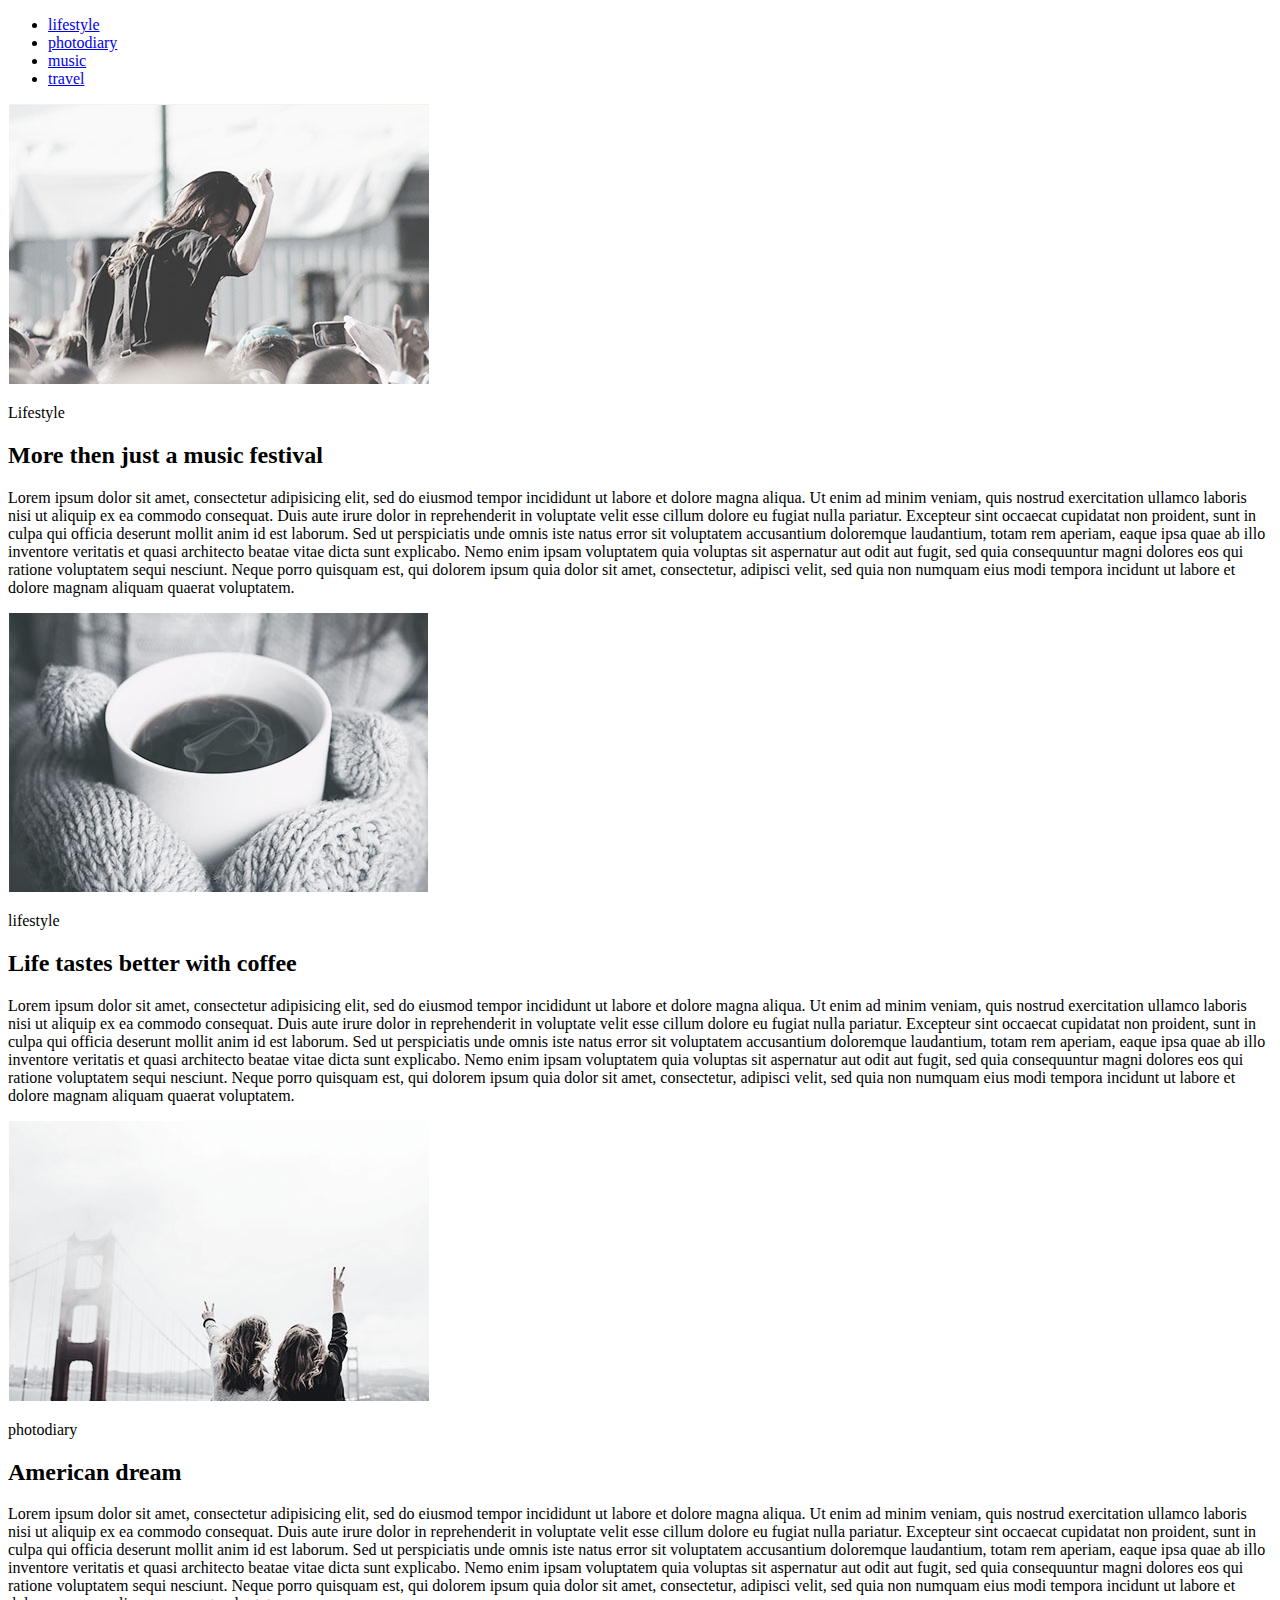
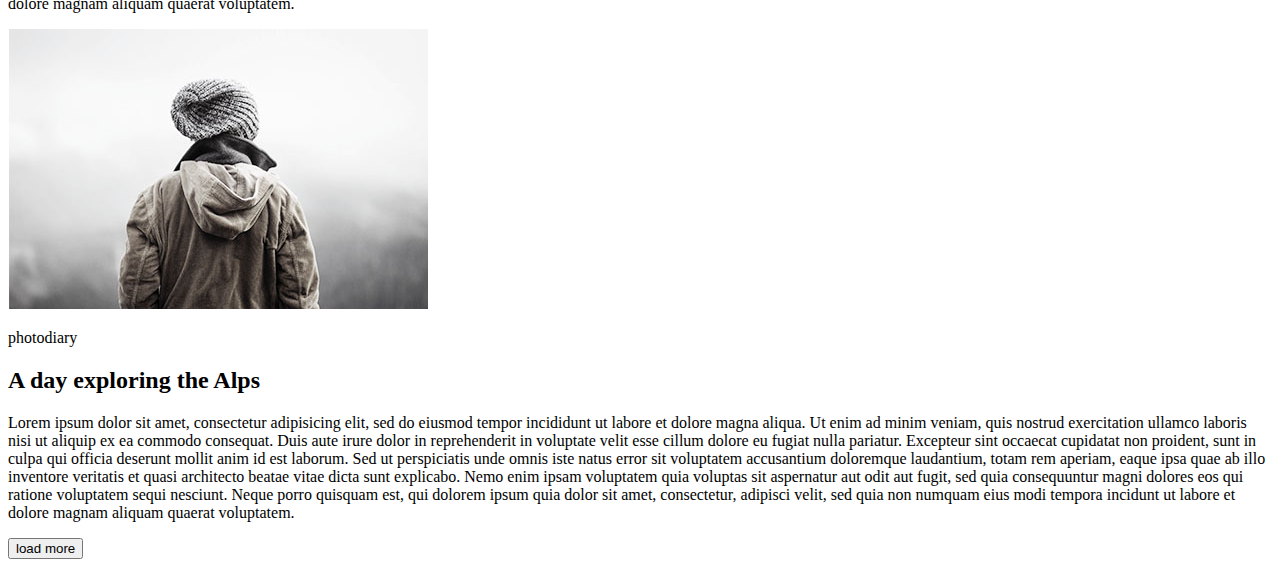
==== homework-01-02/index.html @ a09eb60a "Add files via upload" ====
<!DOCTYPE html>
<html lang="zxx">
 <head>
  <meta charset="UTF-8">
  <title>homework-01</title>
 </head>
 <body>
  <ul>
   <li><a href="*">lifestyle</a></li>
    <li><a href="*">photodiary</a></li>
    <li><a href="*">music</a></li>
    <li><a href="*">travel</a></li>
  </ul>
  
  <article>
   <img src="img/1.jpg" alt="girl" width="421" height="280">
   <p>Lifestyle</p>
   <h2>More then just a music festival</h2>
   <p>Lorem ipsum dolor sit amet, consectetur adipisicing elit, sed do eiusmod tempor incididunt ut labore et dolore magna aliqua. Ut enim ad minim veniam, quis nostrud exercitation ullamco laboris nisi ut aliquip ex ea commodo consequat. Duis aute irure dolor in reprehenderit in voluptate velit esse cillum dolore eu fugiat nulla pariatur. Excepteur sint occaecat cupidatat non proident, sunt in culpa qui officia deserunt mollit anim id est laborum. Sed ut perspiciatis unde omnis iste natus error sit voluptatem accusantium doloremque laudantium, totam rem aperiam, eaque ipsa quae ab illo inventore veritatis et quasi architecto beatae vitae dicta sunt explicabo. Nemo enim ipsam voluptatem quia voluptas sit aspernatur aut odit aut fugit, sed quia consequuntur magni dolores eos qui ratione voluptatem sequi nesciunt. Neque porro quisquam est, qui dolorem ipsum quia dolor sit amet, consectetur, adipisci velit, sed quia non numquam eius modi tempora incidunt ut labore et dolore magnam aliquam quaerat voluptatem.</p>
  </article>

  <article>
   <img src="img/2.jpg" alt="cup of coffee" width="420" height="279">
   <p>lifestyle</p>
   <h2>Life tastes better with coffee</h2>
   <p>Lorem ipsum dolor sit amet, consectetur adipisicing elit, sed do eiusmod tempor incididunt ut labore et dolore magna aliqua. Ut enim ad minim veniam, quis nostrud exercitation ullamco laboris nisi ut aliquip ex ea commodo consequat. Duis aute irure dolor in reprehenderit in voluptate velit esse cillum dolore eu fugiat nulla pariatur. Excepteur sint occaecat cupidatat non proident, sunt in culpa qui officia deserunt mollit anim id est laborum. Sed ut perspiciatis unde omnis iste natus error sit voluptatem accusantium doloremque laudantium, totam rem aperiam, eaque ipsa quae ab illo inventore veritatis et quasi architecto beatae vitae dicta sunt explicabo. Nemo enim ipsam voluptatem quia voluptas sit aspernatur aut odit aut fugit, sed quia consequuntur magni dolores eos qui ratione voluptatem sequi nesciunt. Neque porro quisquam est, qui dolorem ipsum quia dolor sit amet, consectetur, adipisci velit, sed quia non numquam eius modi tempora incidunt ut labore et dolore magnam aliquam quaerat voluptatem.</p>
  </article>

  <article>
   <img src="img/3.jpg" alt="girls on the bridge" width="421" height="280">
   <p>photodiary</p>
   <h2>American dream</h2>
   <p>Lorem ipsum dolor sit amet, consectetur adipisicing elit, sed do eiusmod tempor incididunt ut labore et dolore magna aliqua. Ut enim ad minim veniam, quis nostrud exercitation ullamco laboris nisi ut aliquip ex ea commodo consequat. Duis aute irure dolor in reprehenderit in voluptate velit esse cillum dolore eu fugiat nulla pariatur. Excepteur sint occaecat cupidatat non proident, sunt in culpa qui officia deserunt mollit anim id est laborum. Sed ut perspiciatis unde omnis iste natus error sit voluptatem accusantium doloremque laudantium, totam rem aperiam, eaque ipsa quae ab illo inventore veritatis et quasi architecto beatae vitae dicta sunt explicabo. Nemo enim ipsam voluptatem quia voluptas sit aspernatur aut odit aut fugit, sed quia consequuntur magni dolores eos qui ratione voluptatem sequi nesciunt. Neque porro quisquam est, qui dolorem ipsum quia dolor sit amet, consectetur, adipisci velit, sed quia non numquam eius modi tempora incidunt ut labore et dolore magnam aliquam quaerat voluptatem.</p>
  </article>

<article>
  <img src="img/4.jpg" alt="girl with hat" width="420" height="280">
  <p>photodiary</p>
  <h2>A day exploring the Alps</h2>
  <p>Lorem ipsum dolor sit amet, consectetur adipisicing elit, sed do eiusmod tempor incididunt ut labore et dolore magna aliqua. Ut enim ad minim veniam, quis nostrud exercitation ullamco laboris nisi ut aliquip ex ea commodo consequat. Duis aute irure dolor in reprehenderit in voluptate velit esse cillum dolore eu fugiat nulla pariatur. Excepteur sint occaecat cupidatat non proident, sunt in culpa qui officia deserunt mollit anim id est laborum. Sed ut perspiciatis unde omnis iste natus error sit voluptatem accusantium doloremque laudantium, totam rem aperiam, eaque ipsa quae ab illo inventore veritatis et quasi architecto beatae vitae dicta sunt explicabo. Nemo enim ipsam voluptatem quia voluptas sit aspernatur aut odit aut fugit, sed quia consequuntur magni dolores eos qui ratione voluptatem sequi nesciunt. Neque porro quisquam est, qui dolorem ipsum quia dolor sit amet, consectetur, adipisci velit, sed quia non numquam eius modi tempora incidunt ut labore et dolore magnam aliquam quaerat voluptatem.</p>
</article>

  <p><input type="button" value="load more"></p>
 </body>
</html>
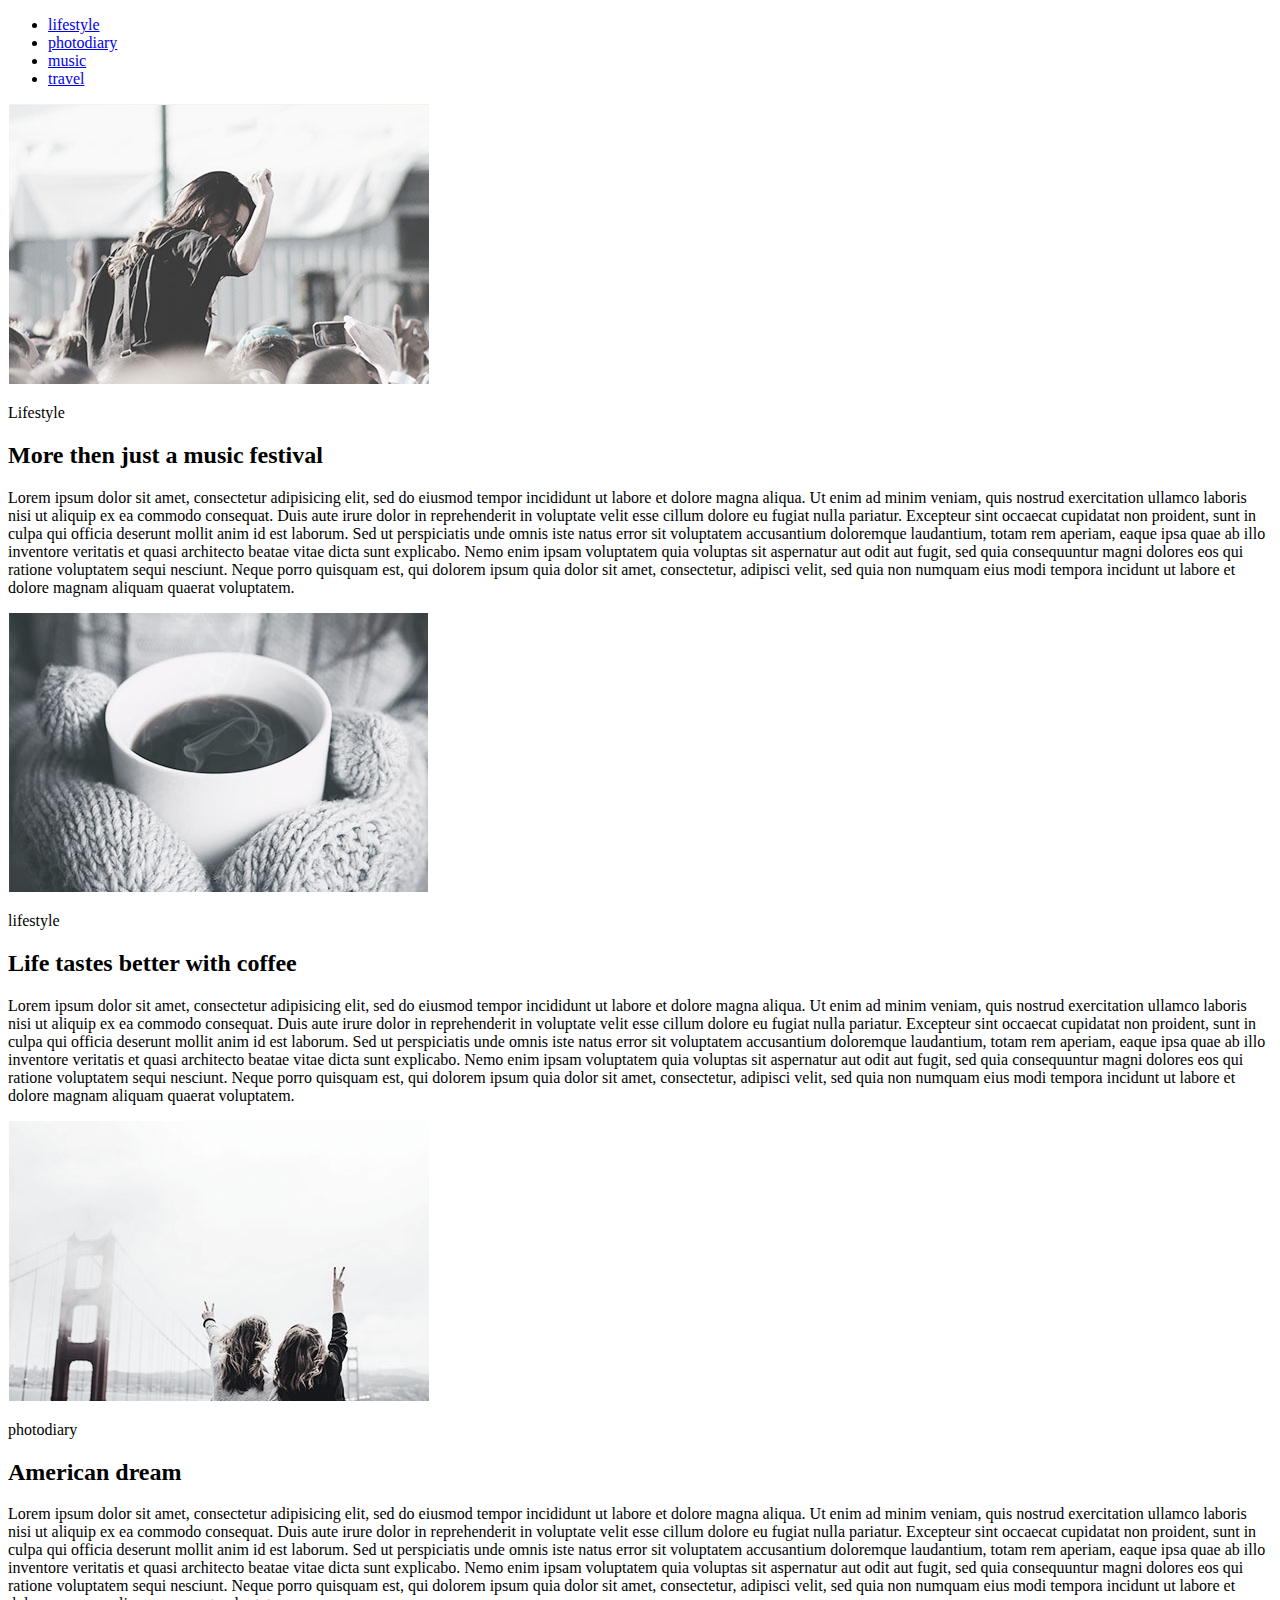
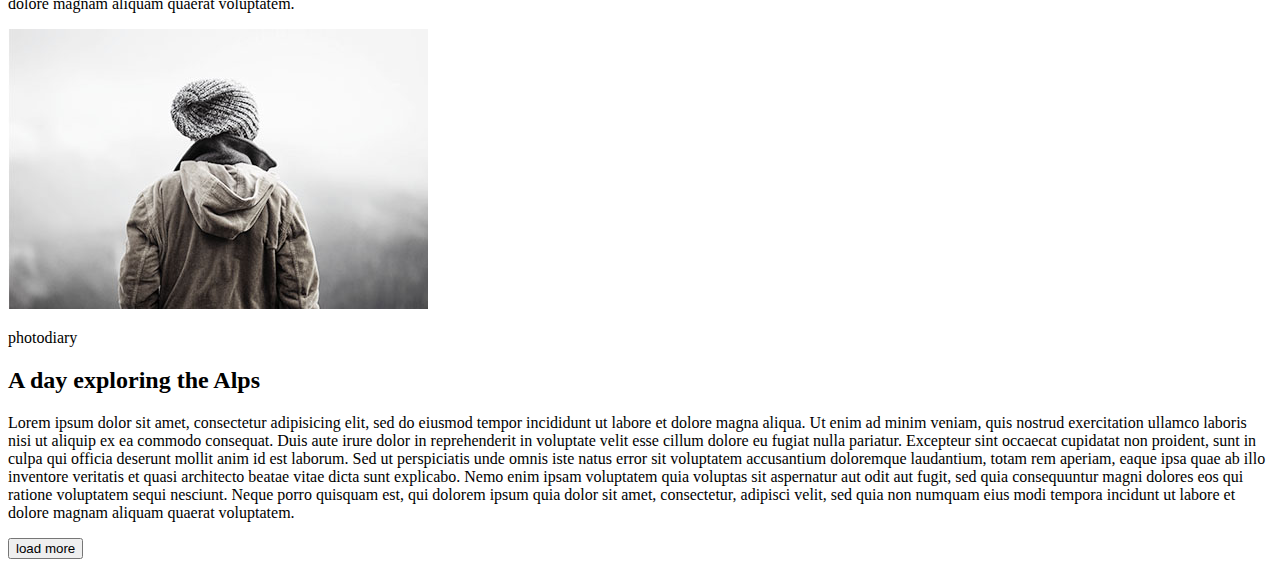
==== commit af5987f5: "Update index.html" ====
--- a/homework-01-02/index.html
+++ b/homework-01-02/index.html
@@ -5,41 +5,51 @@
   <title>homework-01</title>
  </head>
  <body>
-  <ul>
-   <li><a href="*">lifestyle</a></li>
-    <li><a href="*">photodiary</a></li>
-    <li><a href="*">music</a></li>
-    <li><a href="*">travel</a></li>
-  </ul>
-  
-  <article>
-   <img src="img/1.jpg" alt="girl" width="421" height="280">
-   <p>Lifestyle</p>
-   <h2>More then just a music festival</h2>
-   <p>Lorem ipsum dolor sit amet, consectetur adipisicing elit, sed do eiusmod tempor incididunt ut labore et dolore magna aliqua. Ut enim ad minim veniam, quis nostrud exercitation ullamco laboris nisi ut aliquip ex ea commodo consequat. Duis aute irure dolor in reprehenderit in voluptate velit esse cillum dolore eu fugiat nulla pariatur. Excepteur sint occaecat cupidatat non proident, sunt in culpa qui officia deserunt mollit anim id est laborum. Sed ut perspiciatis unde omnis iste natus error sit voluptatem accusantium doloremque laudantium, totam rem aperiam, eaque ipsa quae ab illo inventore veritatis et quasi architecto beatae vitae dicta sunt explicabo. Nemo enim ipsam voluptatem quia voluptas sit aspernatur aut odit aut fugit, sed quia consequuntur magni dolores eos qui ratione voluptatem sequi nesciunt. Neque porro quisquam est, qui dolorem ipsum quia dolor sit amet, consectetur, adipisci velit, sed quia non numquam eius modi tempora incidunt ut labore et dolore magnam aliquam quaerat voluptatem.</p>
-  </article>
+   <header>
+    <nav class="menu">
+     <ul>
+      <li><a href="*">lifestyle</a></li>
+      <li><a href="*">photodiary</a></li>
+      <li><a href="*">music</a></li>
+      <li><a href="*">travel</a></li>
+     </ul>
+    </nav>
+   </header>
 
-  <article>
-   <img src="img/2.jpg" alt="cup of coffee" width="420" height="279">
-   <p>lifestyle</p>
-   <h2>Life tastes better with coffee</h2>
-   <p>Lorem ipsum dolor sit amet, consectetur adipisicing elit, sed do eiusmod tempor incididunt ut labore et dolore magna aliqua. Ut enim ad minim veniam, quis nostrud exercitation ullamco laboris nisi ut aliquip ex ea commodo consequat. Duis aute irure dolor in reprehenderit in voluptate velit esse cillum dolore eu fugiat nulla pariatur. Excepteur sint occaecat cupidatat non proident, sunt in culpa qui officia deserunt mollit anim id est laborum. Sed ut perspiciatis unde omnis iste natus error sit voluptatem accusantium doloremque laudantium, totam rem aperiam, eaque ipsa quae ab illo inventore veritatis et quasi architecto beatae vitae dicta sunt explicabo. Nemo enim ipsam voluptatem quia voluptas sit aspernatur aut odit aut fugit, sed quia consequuntur magni dolores eos qui ratione voluptatem sequi nesciunt. Neque porro quisquam est, qui dolorem ipsum quia dolor sit amet, consectetur, adipisci velit, sed quia non numquam eius modi tempora incidunt ut labore et dolore magnam aliquam quaerat voluptatem.</p>
-  </article>
+ <main>
+  <div>
 
-  <article>
-   <img src="img/3.jpg" alt="girls on the bridge" width="421" height="280">
-   <p>photodiary</p>
-   <h2>American dream</h2>
-   <p>Lorem ipsum dolor sit amet, consectetur adipisicing elit, sed do eiusmod tempor incididunt ut labore et dolore magna aliqua. Ut enim ad minim veniam, quis nostrud exercitation ullamco laboris nisi ut aliquip ex ea commodo consequat. Duis aute irure dolor in reprehenderit in voluptate velit esse cillum dolore eu fugiat nulla pariatur. Excepteur sint occaecat cupidatat non proident, sunt in culpa qui officia deserunt mollit anim id est laborum. Sed ut perspiciatis unde omnis iste natus error sit voluptatem accusantium doloremque laudantium, totam rem aperiam, eaque ipsa quae ab illo inventore veritatis et quasi architecto beatae vitae dicta sunt explicabo. Nemo enim ipsam voluptatem quia voluptas sit aspernatur aut odit aut fugit, sed quia consequuntur magni dolores eos qui ratione voluptatem sequi nesciunt. Neque porro quisquam est, qui dolorem ipsum quia dolor sit amet, consectetur, adipisci velit, sed quia non numquam eius modi tempora incidunt ut labore et dolore magnam aliquam quaerat voluptatem.</p>
-  </article>
+   <article class="More then just a music festival">
+    <img src="img/1.jpg" alt="girl" width="421" height="280">
+    <p>Lifestyle</p>
+    <h2>More then just a music festival</h2>
+    <p>Lorem ipsum dolor sit amet, consectetur adipisicing elit, sed do eiusmod tempor incididunt ut labore et dolore magna aliqua. Ut enim ad minim veniam, quis nostrud exercitation ullamco laboris nisi ut aliquip ex ea commodo consequat. Duis aute irure dolor in reprehenderit in voluptate velit esse cillum dolore eu fugiat nulla pariatur. Excepteur sint occaecat cupidatat non proident, sunt in culpa qui officia deserunt mollit anim id est laborum. Sed ut perspiciatis unde omnis iste natus error sit voluptatem accusantium doloremque laudantium, totam rem aperiam, eaque ipsa quae ab illo inventore veritatis et quasi architecto beatae vitae dicta sunt explicabo. Nemo enim ipsam voluptatem quia voluptas sit aspernatur aut odit aut fugit, sed quia consequuntur magni dolores eos qui ratione voluptatem sequi nesciunt. Neque porro quisquam est, qui dolorem ipsum quia dolor sit amet, consectetur, adipisci velit, sed quia non numquam eius modi tempora incidunt ut labore et dolore magnam aliquam quaerat voluptatem.</p>
+   </article>
 
-<article>
-  <img src="img/4.jpg" alt="girl with hat" width="420" height="280">
-  <p>photodiary</p>
-  <h2>A day exploring the Alps</h2>
-  <p>Lorem ipsum dolor sit amet, consectetur adipisicing elit, sed do eiusmod tempor incididunt ut labore et dolore magna aliqua. Ut enim ad minim veniam, quis nostrud exercitation ullamco laboris nisi ut aliquip ex ea commodo consequat. Duis aute irure dolor in reprehenderit in voluptate velit esse cillum dolore eu fugiat nulla pariatur. Excepteur sint occaecat cupidatat non proident, sunt in culpa qui officia deserunt mollit anim id est laborum. Sed ut perspiciatis unde omnis iste natus error sit voluptatem accusantium doloremque laudantium, totam rem aperiam, eaque ipsa quae ab illo inventore veritatis et quasi architecto beatae vitae dicta sunt explicabo. Nemo enim ipsam voluptatem quia voluptas sit aspernatur aut odit aut fugit, sed quia consequuntur magni dolores eos qui ratione voluptatem sequi nesciunt. Neque porro quisquam est, qui dolorem ipsum quia dolor sit amet, consectetur, adipisci velit, sed quia non numquam eius modi tempora incidunt ut labore et dolore magnam aliquam quaerat voluptatem.</p>
-</article>
+   <article class="Life tastes better with coffee">
+    <img src="img/2.jpg" alt="cup of coffee" width="420" height="279">
+    <p>lifestyle</p>
+    <h2>Life tastes better with coffee</h2>
+    <p>Lorem ipsum dolor sit amet, consectetur adipisicing elit, sed do eiusmod tempor incididunt ut labore et dolore magna aliqua. Ut enim ad minim veniam, quis nostrud exercitation ullamco laboris nisi ut aliquip ex ea commodo consequat. Duis aute irure dolor in reprehenderit in voluptate velit esse cillum dolore eu fugiat nulla pariatur. Excepteur sint occaecat cupidatat non proident, sunt in culpa qui officia deserunt mollit anim id est laborum. Sed ut perspiciatis unde omnis iste natus error sit voluptatem accusantium doloremque laudantium, totam rem aperiam, eaque ipsa quae ab illo inventore veritatis et quasi architecto beatae vitae dicta sunt explicabo. Nemo enim ipsam voluptatem quia voluptas sit aspernatur aut odit aut fugit, sed quia consequuntur magni dolores eos qui ratione voluptatem sequi nesciunt. Neque porro quisquam est, qui dolorem ipsum quia dolor sit amet, consectetur, adipisci velit, sed quia non numquam eius modi tempora incidunt ut labore et dolore magnam aliquam quaerat voluptatem.</p>
+   </article>
 
-  <p><input type="button" value="load more"></p>
+   <article class="American dream">
+    <img src="img/3.jpg" alt="girls on the bridge" width="421" height="280">
+    <p>photodiary</p>
+    <h2>American dream</h2>
+    <p>Lorem ipsum dolor sit amet, consectetur adipisicing elit, sed do eiusmod tempor incididunt ut labore et dolore magna aliqua. Ut enim ad minim veniam, quis nostrud exercitation ullamco laboris nisi ut aliquip ex ea commodo consequat. Duis aute irure dolor in reprehenderit in voluptate velit esse cillum dolore eu fugiat nulla pariatur. Excepteur sint occaecat cupidatat non proident, sunt in culpa qui officia deserunt mollit anim id est laborum. Sed ut perspiciatis unde omnis iste natus error sit voluptatem accusantium doloremque laudantium, totam rem aperiam, eaque ipsa quae ab illo inventore veritatis et quasi architecto beatae vitae dicta sunt explicabo. Nemo enim ipsam voluptatem quia voluptas sit aspernatur aut odit aut fugit, sed quia consequuntur magni dolores eos qui ratione voluptatem sequi nesciunt. Neque porro quisquam est, qui dolorem ipsum quia dolor sit amet, consectetur, adipisci velit, sed quia non numquam eius modi tempora incidunt ut labore et dolore magnam aliquam quaerat voluptatem.</p>
+   </article>
+
+   <article class="A day exploring the Alps">
+    <img src="img/4.jpg" alt="girl with hat" width="420" height="280">
+    <p>photodiary</p>
+    <h2>A day exploring the Alps</h2>
+    <p>Lorem ipsum dolor sit amet, consectetur adipisicing elit, sed do eiusmod tempor incididunt ut labore et dolore magna aliqua. Ut enim ad minim veniam, quis nostrud exercitation ullamco laboris nisi ut aliquip ex ea commodo consequat. Duis aute irure dolor in reprehenderit in voluptate velit esse cillum dolore eu fugiat nulla pariatur. Excepteur sint occaecat cupidatat non proident, sunt in culpa qui officia deserunt mollit anim id est laborum. Sed ut perspiciatis unde omnis iste natus error sit voluptatem accusantium doloremque laudantium, totam rem aperiam, eaque ipsa quae ab illo inventore veritatis et quasi architecto beatae vitae dicta sunt explicabo. Nemo enim ipsam voluptatem quia voluptas sit aspernatur aut odit aut fugit, sed quia consequuntur magni dolores eos qui ratione voluptatem sequi nesciunt. Neque porro quisquam est, qui dolorem ipsum quia dolor sit amet, consectetur, adipisci velit, sed quia non numquam eius modi tempora incidunt ut labore et dolore magnam aliquam quaerat voluptatem.</p>
+   </article>
+
+   <input type="button" value="load more">
+  </div>
+ </main>
+
  </body>
-</html>                 +</html>                 
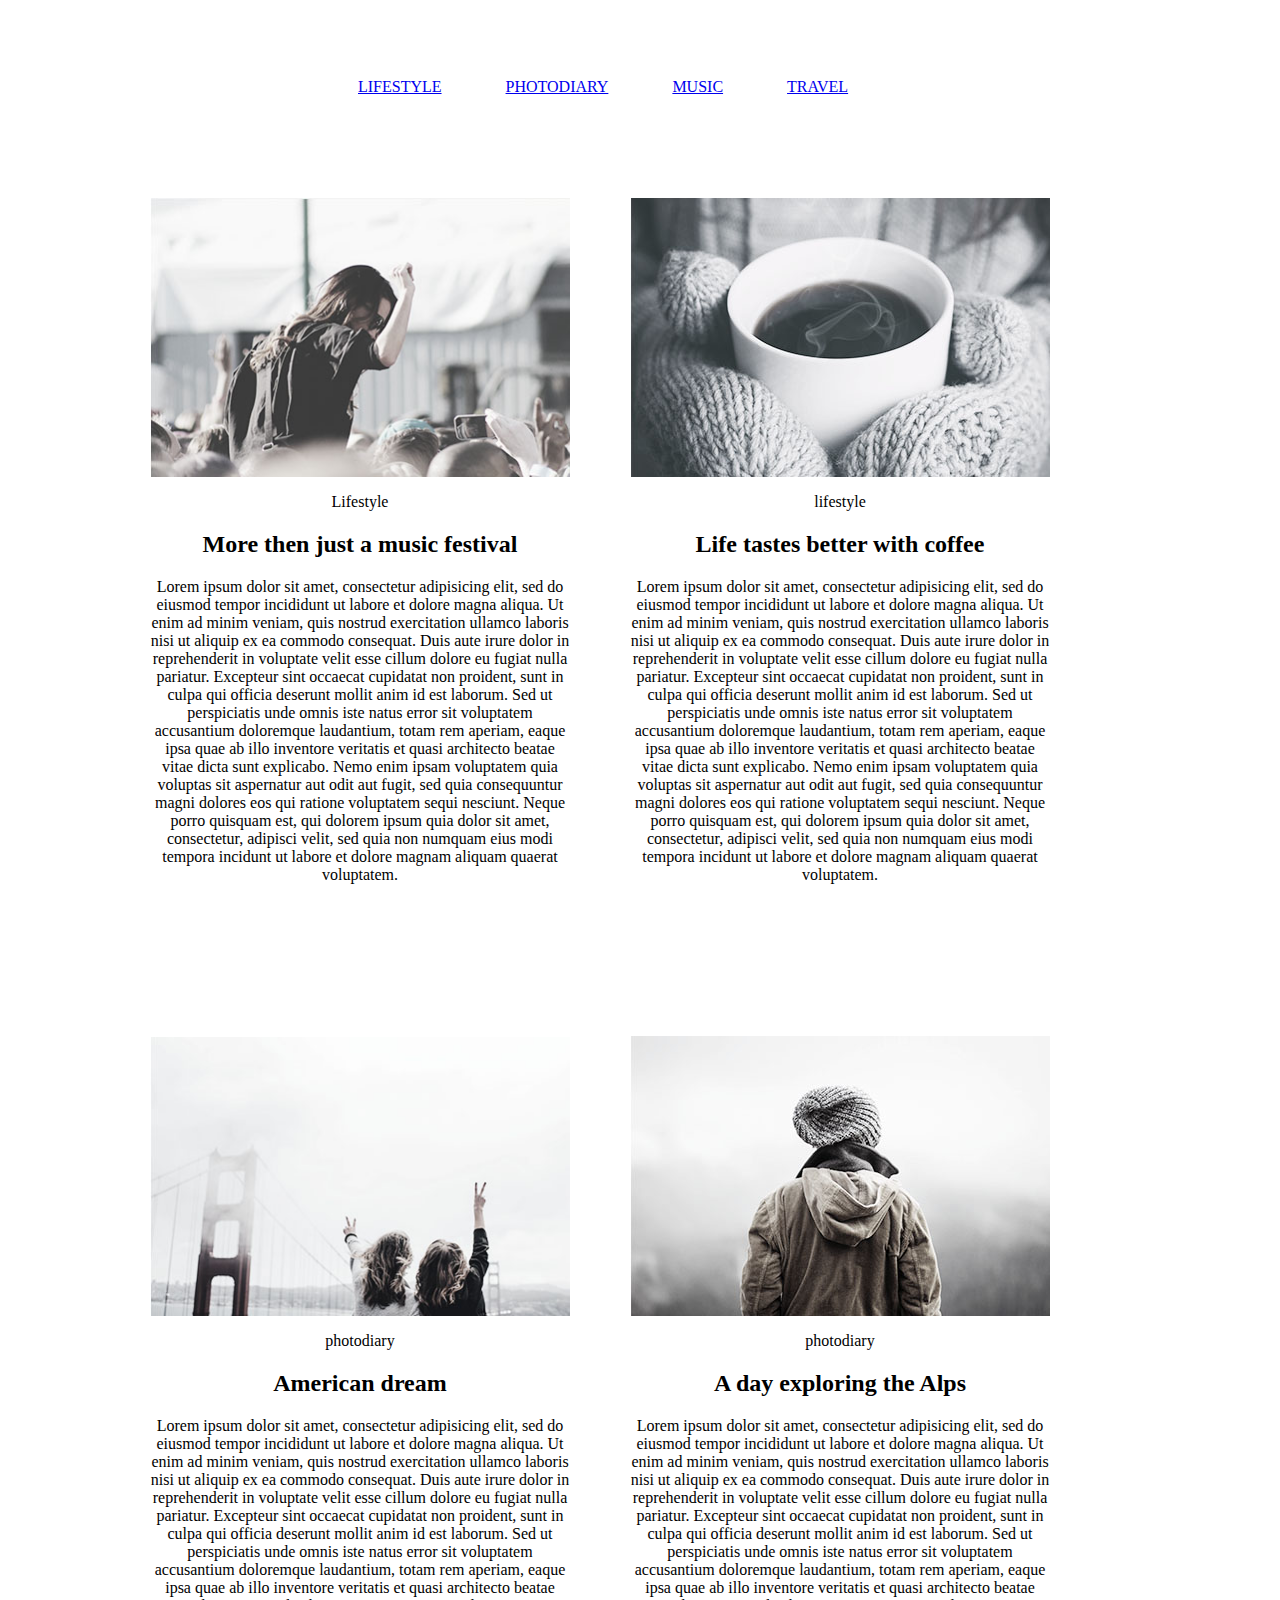
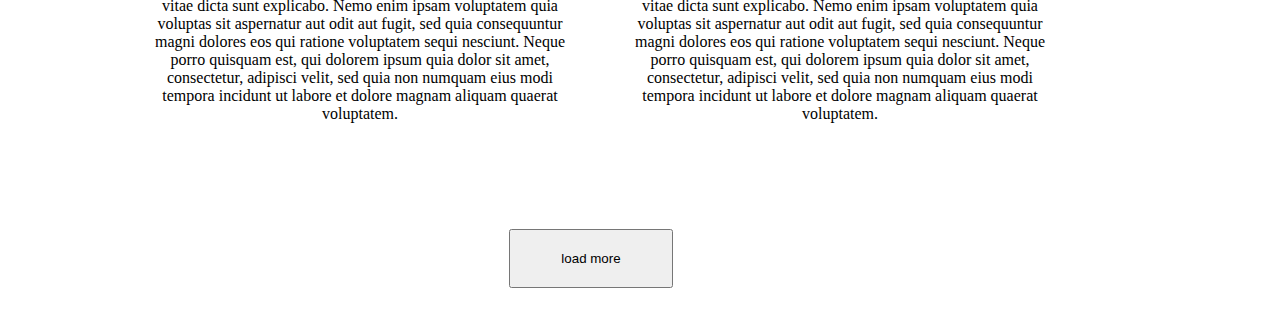
==== commit c069a11a: "Update index.html" ====
--- a/homework-01-02/index.html
+++ b/homework-01-02/index.html
@@ -2,12 +2,13 @@
 <html lang="zxx">
  <head>
   <meta charset="UTF-8">
+  <link rel="stylesheet" href="css/styles.css">
   <title>homework-01</title>
  </head>
  <body>
-   <header>
-    <nav class="menu">
-     <ul>
+   <header class="page-header"> 
+    <nav class="page-menu">
+     <ul class="menu">
       <li><a href="*">lifestyle</a></li>
       <li><a href="*">photodiary</a></li>
       <li><a href="*">music</a></li>
@@ -17,39 +18,40 @@
    </header>
 
  <main>
-  <div>
-
-   <article class="More then just a music festival">
-    <img src="img/1.jpg" alt="girl" width="421" height="280">
+  <div class="container">
+<ul class="info">
+   <li class="info-item">
+    <img src="img/1.jpg" alt="girl" width="420" height="280">
     <p>Lifestyle</p>
     <h2>More then just a music festival</h2>
     <p>Lorem ipsum dolor sit amet, consectetur adipisicing elit, sed do eiusmod tempor incididunt ut labore et dolore magna aliqua. Ut enim ad minim veniam, quis nostrud exercitation ullamco laboris nisi ut aliquip ex ea commodo consequat. Duis aute irure dolor in reprehenderit in voluptate velit esse cillum dolore eu fugiat nulla pariatur. Excepteur sint occaecat cupidatat non proident, sunt in culpa qui officia deserunt mollit anim id est laborum. Sed ut perspiciatis unde omnis iste natus error sit voluptatem accusantium doloremque laudantium, totam rem aperiam, eaque ipsa quae ab illo inventore veritatis et quasi architecto beatae vitae dicta sunt explicabo. Nemo enim ipsam voluptatem quia voluptas sit aspernatur aut odit aut fugit, sed quia consequuntur magni dolores eos qui ratione voluptatem sequi nesciunt. Neque porro quisquam est, qui dolorem ipsum quia dolor sit amet, consectetur, adipisci velit, sed quia non numquam eius modi tempora incidunt ut labore et dolore magnam aliquam quaerat voluptatem.</p>
-   </article>
+   </li>
 
-   <article class="Life tastes better with coffee">
-    <img src="img/2.jpg" alt="cup of coffee" width="420" height="279">
+   <li class="info-item">
+    <img src="img/2.jpg" alt="cup of coffee" width="420" height="280">
     <p>lifestyle</p>
     <h2>Life tastes better with coffee</h2>
     <p>Lorem ipsum dolor sit amet, consectetur adipisicing elit, sed do eiusmod tempor incididunt ut labore et dolore magna aliqua. Ut enim ad minim veniam, quis nostrud exercitation ullamco laboris nisi ut aliquip ex ea commodo consequat. Duis aute irure dolor in reprehenderit in voluptate velit esse cillum dolore eu fugiat nulla pariatur. Excepteur sint occaecat cupidatat non proident, sunt in culpa qui officia deserunt mollit anim id est laborum. Sed ut perspiciatis unde omnis iste natus error sit voluptatem accusantium doloremque laudantium, totam rem aperiam, eaque ipsa quae ab illo inventore veritatis et quasi architecto beatae vitae dicta sunt explicabo. Nemo enim ipsam voluptatem quia voluptas sit aspernatur aut odit aut fugit, sed quia consequuntur magni dolores eos qui ratione voluptatem sequi nesciunt. Neque porro quisquam est, qui dolorem ipsum quia dolor sit amet, consectetur, adipisci velit, sed quia non numquam eius modi tempora incidunt ut labore et dolore magnam aliquam quaerat voluptatem.</p>
-   </article>
+   </li>
 
-   <article class="American dream">
-    <img src="img/3.jpg" alt="girls on the bridge" width="421" height="280">
+   <li class="info-item">
+    <img src="img/3.jpg" alt="girls on the bridge" width="420" height="280">
     <p>photodiary</p>
     <h2>American dream</h2>
     <p>Lorem ipsum dolor sit amet, consectetur adipisicing elit, sed do eiusmod tempor incididunt ut labore et dolore magna aliqua. Ut enim ad minim veniam, quis nostrud exercitation ullamco laboris nisi ut aliquip ex ea commodo consequat. Duis aute irure dolor in reprehenderit in voluptate velit esse cillum dolore eu fugiat nulla pariatur. Excepteur sint occaecat cupidatat non proident, sunt in culpa qui officia deserunt mollit anim id est laborum. Sed ut perspiciatis unde omnis iste natus error sit voluptatem accusantium doloremque laudantium, totam rem aperiam, eaque ipsa quae ab illo inventore veritatis et quasi architecto beatae vitae dicta sunt explicabo. Nemo enim ipsam voluptatem quia voluptas sit aspernatur aut odit aut fugit, sed quia consequuntur magni dolores eos qui ratione voluptatem sequi nesciunt. Neque porro quisquam est, qui dolorem ipsum quia dolor sit amet, consectetur, adipisci velit, sed quia non numquam eius modi tempora incidunt ut labore et dolore magnam aliquam quaerat voluptatem.</p>
-   </article>
+   </li>
 
-   <article class="A day exploring the Alps">
+   <li class="info-item">
     <img src="img/4.jpg" alt="girl with hat" width="420" height="280">
     <p>photodiary</p>
     <h2>A day exploring the Alps</h2>
     <p>Lorem ipsum dolor sit amet, consectetur adipisicing elit, sed do eiusmod tempor incididunt ut labore et dolore magna aliqua. Ut enim ad minim veniam, quis nostrud exercitation ullamco laboris nisi ut aliquip ex ea commodo consequat. Duis aute irure dolor in reprehenderit in voluptate velit esse cillum dolore eu fugiat nulla pariatur. Excepteur sint occaecat cupidatat non proident, sunt in culpa qui officia deserunt mollit anim id est laborum. Sed ut perspiciatis unde omnis iste natus error sit voluptatem accusantium doloremque laudantium, totam rem aperiam, eaque ipsa quae ab illo inventore veritatis et quasi architecto beatae vitae dicta sunt explicabo. Nemo enim ipsam voluptatem quia voluptas sit aspernatur aut odit aut fugit, sed quia consequuntur magni dolores eos qui ratione voluptatem sequi nesciunt. Neque porro quisquam est, qui dolorem ipsum quia dolor sit amet, consectetur, adipisci velit, sed quia non numquam eius modi tempora incidunt ut labore et dolore magnam aliquam quaerat voluptatem.</p>
-   </article>
-
-   <input type="button" value="load more">
+   </li>
+</ul>
   </div>
- </main>
-
- </body>
-</html>                 
+</main>
+</body>
+<footer>
+ <input type="button" value="load more" class="footer1">
+</footer>
+</html>                  
--- a/homework-01-02/css/styles.css
+++ b/homework-01-02/css/styles.css
@@ -0,0 +1,92 @@
+html{
+    box-sizing: border-box;
+    width: 1200px;
+}
+
+*,
+*::before,
+*::after{
+    box-sizing: inherit;
+}
+
+.container{
+    width:900px ;
+    margin: 0 auto;
+}
+
+.menu li{
+    display: inline-block;
+}
+
+.menu li:not(:last-child){
+    margin-right: 60px;
+}
+
+img {
+    display: block;
+    max-width: 100%;
+    height: auto;
+}
+
+.page menu{
+    padding: 40px 0;
+    vertical-align: middle;
+}
+
+.info-item{
+    width: 420px;
+    margin: 0;
+    padding: 0;
+    display: inline-block;
+    margin-right: 56px;
+    text-align: center;
+    margin-bottom:136px ;
+}
+
+.info{
+    list-style: none;
+    margin: 0;
+    padding: 0;
+    }
+
+.info-item:nth-child(2n){
+    margin-right: 0;
+}
+
+.info-item:nth-last-child(-n+3){
+    margin-bottom: 0;
+}
+.menu {
+    margin-bottom: 102px;
+    margin-left: 168px;
+}
+
+footer{
+    width:900px ;
+    margin: 0 auto;
+}
+
+.footer1{
+    box-sizing: border-box;
+  width: 164px;
+  height: 59px;
+  margin-top: 90px;
+  margin-right:380px ;
+  margin-left: 359px;
+  margin-bottom: 22px;
+  
+}
+
+header{
+    width: 900px;
+    margin: 0 auto;
+    margin-top: 78px;
+}
+p {
+    font-size: 14;
+}
+
+a{
+    font-size: 14;
+    text-transform: uppercase;
+}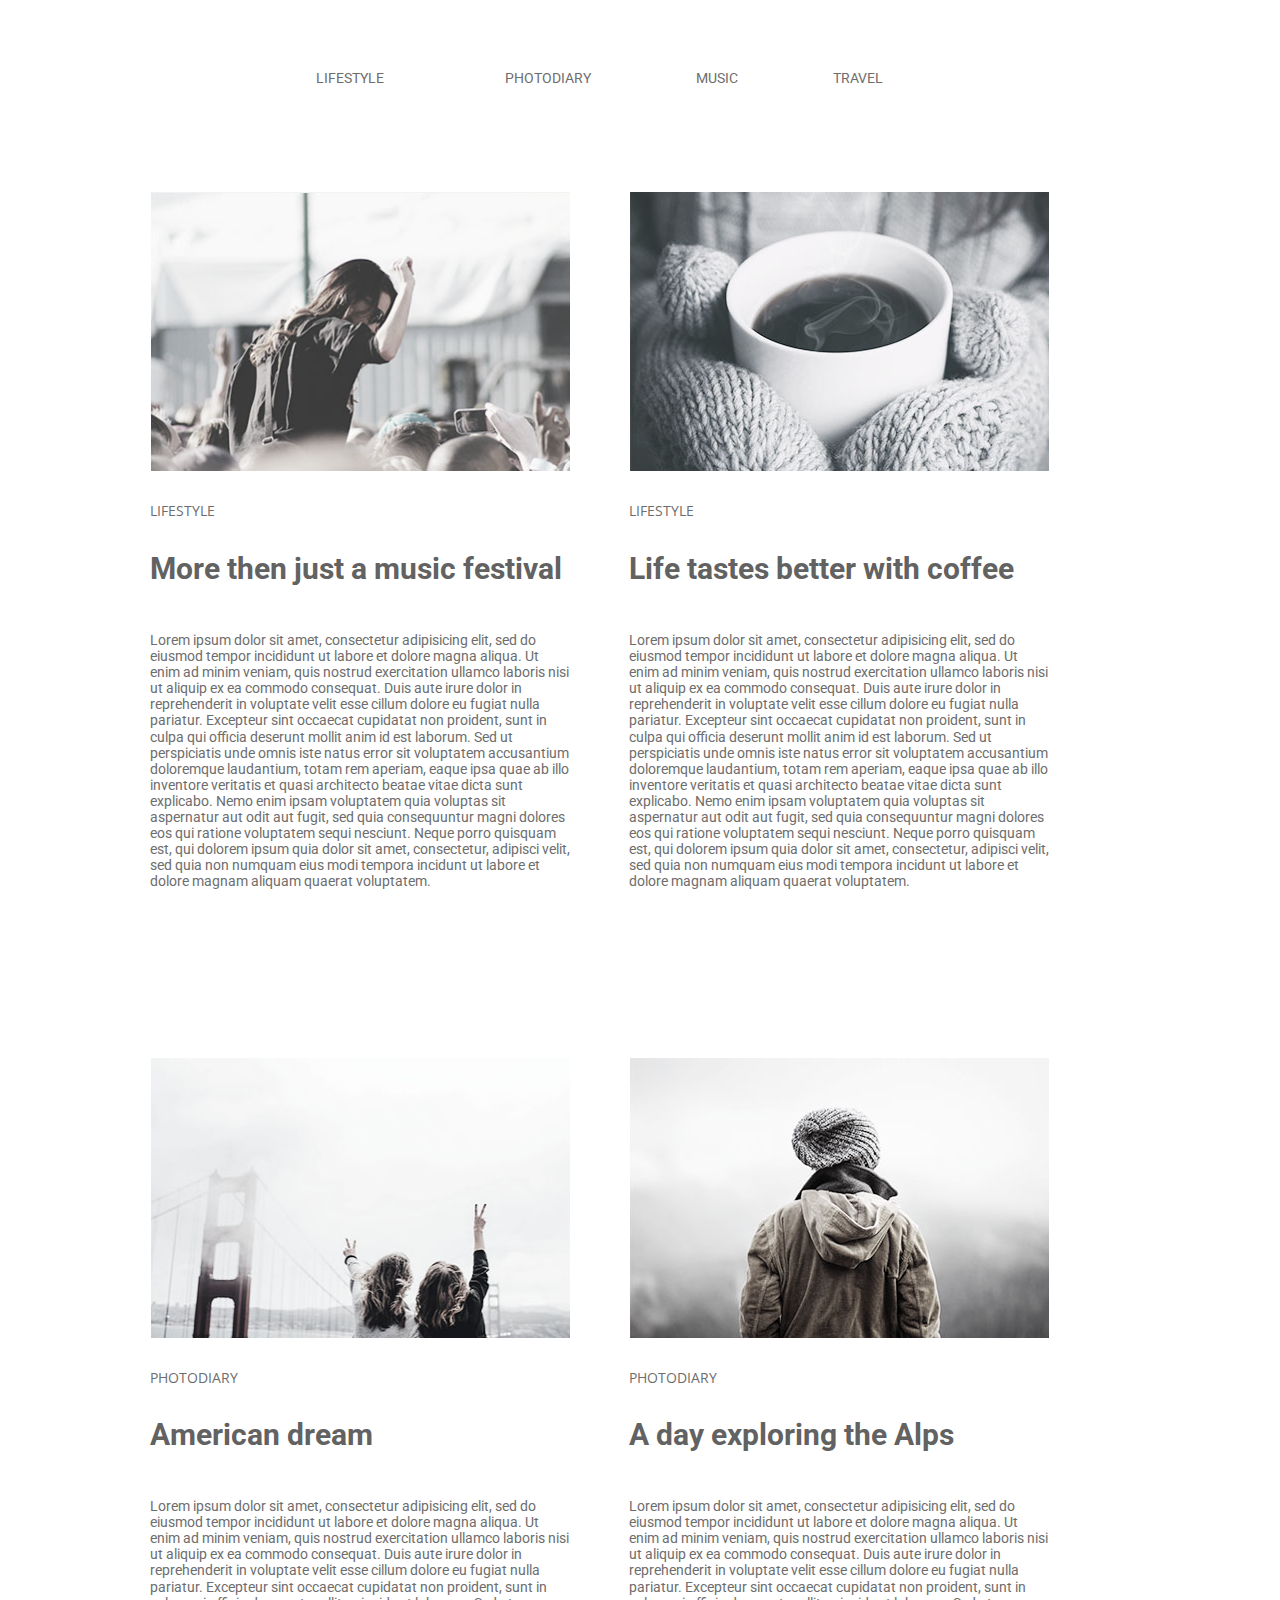
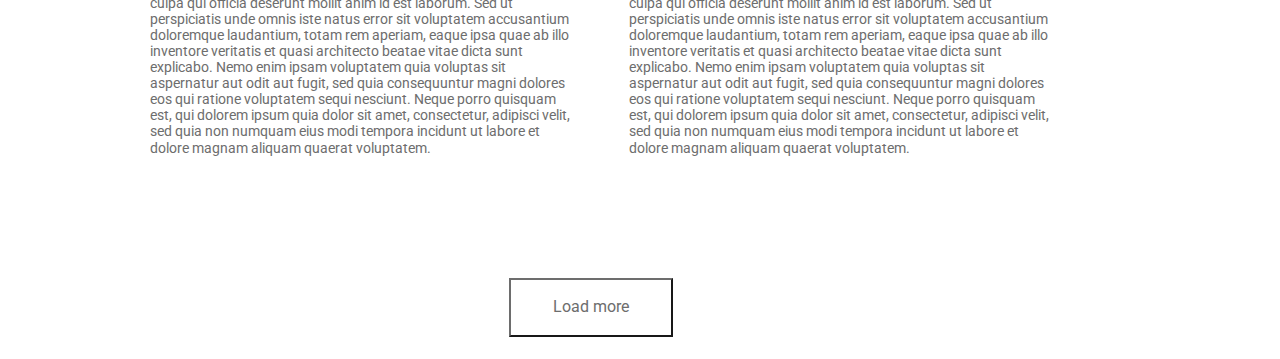
==== commit 8b2b98d3: "Update index.html" ====
--- a/homework-01-02/index.html
+++ b/homework-01-02/index.html
@@ -2,56 +2,60 @@
 <html lang="zxx">
  <head>
   <meta charset="UTF-8">
+  <title>homework-01</title>
+  <link rel="stylesheet" href="css/normalize.css">
   <link rel="stylesheet" href="css/styles.css">
-  <title>homework-01</title>
+  <link href="https://fonts.googleapis.com/css?family=Roboto&display=swap" rel="stylesheet">
+  <link href="https://fonts.googleapis.com/css?family=Open+Sans:300,400&display=swap" rel="stylesheet">
  </head>
+ 
  <body>
    <header class="page-header"> 
-    <nav class="page-menu">
-     <ul class="menu">
-      <li><a href="*">lifestyle</a></li>
-      <li><a href="*">photodiary</a></li>
-      <li><a href="*">music</a></li>
-      <li><a href="*">travel</a></li>
-     </ul>
-    </nav>
+    <div class="container">
+     <nav class="page-menu">
+      <ul class="menu">
+       <li class="lifestyle"><a href="1">lifestyle</a></li>
+       <li class="photodiary"><a href="2">photodiary</a></li>
+       <li class="music"><a href="3">music</a></li>
+       <li class="travel"><a href="4">travel</a></li>
+      </ul>
+     </nav>
+    </div>
    </header>
 
- <main>
-  <div class="container">
-<ul class="info">
-   <li class="info-item">
-    <img src="img/1.jpg" alt="girl" width="420" height="280">
-    <p>Lifestyle</p>
-    <h2>More then just a music festival</h2>
-    <p>Lorem ipsum dolor sit amet, consectetur adipisicing elit, sed do eiusmod tempor incididunt ut labore et dolore magna aliqua. Ut enim ad minim veniam, quis nostrud exercitation ullamco laboris nisi ut aliquip ex ea commodo consequat. Duis aute irure dolor in reprehenderit in voluptate velit esse cillum dolore eu fugiat nulla pariatur. Excepteur sint occaecat cupidatat non proident, sunt in culpa qui officia deserunt mollit anim id est laborum. Sed ut perspiciatis unde omnis iste natus error sit voluptatem accusantium doloremque laudantium, totam rem aperiam, eaque ipsa quae ab illo inventore veritatis et quasi architecto beatae vitae dicta sunt explicabo. Nemo enim ipsam voluptatem quia voluptas sit aspernatur aut odit aut fugit, sed quia consequuntur magni dolores eos qui ratione voluptatem sequi nesciunt. Neque porro quisquam est, qui dolorem ipsum quia dolor sit amet, consectetur, adipisci velit, sed quia non numquam eius modi tempora incidunt ut labore et dolore magnam aliquam quaerat voluptatem.</p>
-   </li>
-
-   <li class="info-item">
-    <img src="img/2.jpg" alt="cup of coffee" width="420" height="280">
-    <p>lifestyle</p>
-    <h2>Life tastes better with coffee</h2>
-    <p>Lorem ipsum dolor sit amet, consectetur adipisicing elit, sed do eiusmod tempor incididunt ut labore et dolore magna aliqua. Ut enim ad minim veniam, quis nostrud exercitation ullamco laboris nisi ut aliquip ex ea commodo consequat. Duis aute irure dolor in reprehenderit in voluptate velit esse cillum dolore eu fugiat nulla pariatur. Excepteur sint occaecat cupidatat non proident, sunt in culpa qui officia deserunt mollit anim id est laborum. Sed ut perspiciatis unde omnis iste natus error sit voluptatem accusantium doloremque laudantium, totam rem aperiam, eaque ipsa quae ab illo inventore veritatis et quasi architecto beatae vitae dicta sunt explicabo. Nemo enim ipsam voluptatem quia voluptas sit aspernatur aut odit aut fugit, sed quia consequuntur magni dolores eos qui ratione voluptatem sequi nesciunt. Neque porro quisquam est, qui dolorem ipsum quia dolor sit amet, consectetur, adipisci velit, sed quia non numquam eius modi tempora incidunt ut labore et dolore magnam aliquam quaerat voluptatem.</p>
-   </li>
-
-   <li class="info-item">
-    <img src="img/3.jpg" alt="girls on the bridge" width="420" height="280">
-    <p>photodiary</p>
-    <h2>American dream</h2>
-    <p>Lorem ipsum dolor sit amet, consectetur adipisicing elit, sed do eiusmod tempor incididunt ut labore et dolore magna aliqua. Ut enim ad minim veniam, quis nostrud exercitation ullamco laboris nisi ut aliquip ex ea commodo consequat. Duis aute irure dolor in reprehenderit in voluptate velit esse cillum dolore eu fugiat nulla pariatur. Excepteur sint occaecat cupidatat non proident, sunt in culpa qui officia deserunt mollit anim id est laborum. Sed ut perspiciatis unde omnis iste natus error sit voluptatem accusantium doloremque laudantium, totam rem aperiam, eaque ipsa quae ab illo inventore veritatis et quasi architecto beatae vitae dicta sunt explicabo. Nemo enim ipsam voluptatem quia voluptas sit aspernatur aut odit aut fugit, sed quia consequuntur magni dolores eos qui ratione voluptatem sequi nesciunt. Neque porro quisquam est, qui dolorem ipsum quia dolor sit amet, consectetur, adipisci velit, sed quia non numquam eius modi tempora incidunt ut labore et dolore magnam aliquam quaerat voluptatem.</p>
-   </li>
-
-   <li class="info-item">
-    <img src="img/4.jpg" alt="girl with hat" width="420" height="280">
-    <p>photodiary</p>
-    <h2>A day exploring the Alps</h2>
-    <p>Lorem ipsum dolor sit amet, consectetur adipisicing elit, sed do eiusmod tempor incididunt ut labore et dolore magna aliqua. Ut enim ad minim veniam, quis nostrud exercitation ullamco laboris nisi ut aliquip ex ea commodo consequat. Duis aute irure dolor in reprehenderit in voluptate velit esse cillum dolore eu fugiat nulla pariatur. Excepteur sint occaecat cupidatat non proident, sunt in culpa qui officia deserunt mollit anim id est laborum. Sed ut perspiciatis unde omnis iste natus error sit voluptatem accusantium doloremque laudantium, totam rem aperiam, eaque ipsa quae ab illo inventore veritatis et quasi architecto beatae vitae dicta sunt explicabo. Nemo enim ipsam voluptatem quia voluptas sit aspernatur aut odit aut fugit, sed quia consequuntur magni dolores eos qui ratione voluptatem sequi nesciunt. Neque porro quisquam est, qui dolorem ipsum quia dolor sit amet, consectetur, adipisci velit, sed quia non numquam eius modi tempora incidunt ut labore et dolore magnam aliquam quaerat voluptatem.</p>
-   </li>
-</ul>
-  </div>
-</main>
-</body>
-<footer>
- <input type="button" value="load more" class="footer1">
-</footer>
-</html>                  
+   <main>
+    <div class="container">
+     <ul class="info">
+      <li class="info-item">
+        <img src="img/1.jpg" alt="girl" width="420" height="280">
+       <p class="img-name">Lifestyle</p>
+       <h2>More then just a music festival</h2>
+      <p>Lorem ipsum dolor sit amet, consectetur adipisicing elit, sed do eiusmod tempor incididunt ut labore et dolore magna aliqua. Ut enim ad minim veniam, quis nostrud exercitation ullamco laboris nisi ut aliquip ex ea commodo consequat. Duis aute irure dolor in reprehenderit in voluptate velit esse cillum dolore eu fugiat nulla pariatur. Excepteur sint occaecat cupidatat non proident, sunt in culpa qui officia deserunt mollit anim id est laborum. Sed ut perspiciatis unde omnis iste natus error sit voluptatem accusantium doloremque laudantium, totam rem aperiam, eaque ipsa quae ab illo inventore veritatis et quasi architecto beatae vitae dicta sunt explicabo. Nemo enim ipsam voluptatem quia voluptas sit aspernatur aut odit aut fugit, sed quia consequuntur magni dolores eos qui ratione voluptatem sequi nesciunt. Neque porro quisquam est, qui dolorem ipsum quia dolor sit amet, consectetur, adipisci velit, sed quia non numquam eius modi tempora incidunt ut labore et dolore magnam aliquam quaerat voluptatem.</p>
+      </li>
+ 
+      <li class="info-item">
+       <img src="img/2.jpg" alt="cup of coffee" width="420" height="280">
+       <p class="img-name">lifestyle</p>
+       <h2>Life tastes better with coffee</h2>
+       <p>Lorem ipsum dolor sit amet, consectetur adipisicing elit, sed do eiusmod tempor incididunt ut labore et dolore magna aliqua. Ut enim ad minim veniam, quis nostrud exercitation ullamco laboris nisi ut aliquip ex ea commodo consequat. Duis aute irure dolor in reprehenderit in voluptate velit esse cillum dolore eu fugiat nulla pariatur. Excepteur sint occaecat cupidatat non proident, sunt in culpa qui officia deserunt mollit anim id est laborum. Sed ut perspiciatis unde omnis iste natus error sit voluptatem accusantium doloremque laudantium, totam rem aperiam, eaque ipsa quae ab illo inventore veritatis et quasi architecto beatae vitae dicta sunt explicabo. Nemo enim ipsam voluptatem quia voluptas sit aspernatur aut odit aut fugit, sed quia consequuntur magni dolores eos qui ratione voluptatem sequi nesciunt. Neque porro quisquam est, qui dolorem ipsum quia dolor sit amet, consectetur, adipisci velit, sed quia non numquam eius modi tempora incidunt ut labore et dolore magnam aliquam quaerat voluptatem.</p>
+      </li>
+ 
+      <li class="info-item">
+       <img src="img/3.jpg" alt="girls on the bridge" width="420" height="280">
+       <p class="img-name">photodiary</p>
+       <h2>American dream</h2>
+       <p>Lorem ipsum dolor sit amet, consectetur adipisicing elit, sed do eiusmod tempor incididunt ut labore et dolore magna aliqua. Ut enim ad minim veniam, quis nostrud exercitation ullamco laboris nisi ut aliquip ex ea commodo consequat. Duis aute irure dolor in reprehenderit in voluptate velit esse cillum dolore eu fugiat nulla pariatur. Excepteur sint occaecat cupidatat non proident, sunt in culpa qui officia deserunt mollit anim id est laborum. Sed ut perspiciatis unde omnis iste natus error sit voluptatem accusantium doloremque laudantium, totam rem aperiam, eaque ipsa quae ab illo inventore veritatis et quasi architecto beatae vitae dicta sunt explicabo. Nemo enim ipsam voluptatem quia voluptas sit aspernatur aut odit aut fugit, sed quia consequuntur magni dolores eos qui ratione voluptatem sequi nesciunt. Neque porro quisquam est, qui dolorem ipsum quia dolor sit amet, consectetur, adipisci velit, sed quia non numquam eius modi tempora incidunt ut labore et dolore magnam aliquam quaerat voluptatem.</p>
+      </li>
+ 
+       <li class="info-item">
+       <img src="img/4.jpg" alt="girl with hat" width="420" height="280">
+       <p class="img-name">photodiary</p>
+       <h2>A day exploring the Alps</h2>
+       <p>Lorem ipsum dolor sit amet, consectetur adipisicing elit, sed do eiusmod tempor incididunt ut labore et dolore magna aliqua. Ut enim ad minim veniam, quis nostrud exercitation ullamco laboris nisi ut aliquip ex ea commodo consequat. Duis aute irure dolor in reprehenderit in voluptate velit esse cillum dolore eu fugiat nulla pariatur. Excepteur sint occaecat cupidatat non proident, sunt in culpa qui officia deserunt mollit anim id est laborum. Sed ut perspiciatis unde omnis iste natus error sit voluptatem accusantium doloremque laudantium, totam rem aperiam, eaque ipsa quae ab illo inventore veritatis et quasi architecto beatae vitae dicta sunt explicabo. Nemo enim ipsam voluptatem quia voluptas sit aspernatur aut odit aut fugit, sed quia consequuntur magni dolores eos qui ratione voluptatem sequi nesciunt. Neque porro quisquam est, qui dolorem ipsum quia dolor sit amet, consectetur, adipisci velit, sed quia non numquam eius modi tempora incidunt ut labore et dolore magnam aliquam quaerat voluptatem.</p>
+      </li>
+     </ul>
+     <input type="button" value="Load more" class="lower-button">
+    </div>
+   </main>
+  </body>
+</html>                 
--- a/homework-01-02/css/styles.css
+++ b/homework-01-02/css/styles.css
@@ -1,6 +1,7 @@
 html{
     box-sizing: border-box;
     width: 1200px;
+    font-family: 'Roboto', sans-serif;
 }
 
 *,
@@ -9,29 +10,40 @@
     box-sizing: inherit;
 }
 
-.container{
-    width:900px ;
-    margin: 0 auto;
+.container {
+ width:900px;
+ margin: 0 auto; 
+ color: rgb(109,109,109)
+}
+
+.container h2{
+    color:rgb(98,98,98);
+}
+
+.container p{
+    color: rgb(109,109,109);
+}
+
+.page-menu {
+    margin-left: 166px;
+    margin-right: 166px;
 }
 
 .menu li{
     display: inline-block;
+    font-size: 14px;
+    text-transform: uppercase;
 }
 
-.menu li:not(:last-child){
-    margin-right: 60px;
-}
+
 
 img {
     display: block;
     max-width: 100%;
     height: auto;
+    margin-bottom: 32px;
 }
 
-.page menu{
-    padding: 40px 0;
-    vertical-align: middle;
-}
 
 .info-item{
     width: 420px;
@@ -39,54 +51,108 @@
     padding: 0;
     display: inline-block;
     margin-right: 56px;
-    text-align: center;
     margin-bottom:136px ;
+}
+
+.info p{
+    margin: 0;
+    margin-bottom:32px ;
+}
+
+.info h2{
+    margin: 0;
+    margin-bottom:46px;  
+    font-size: 30px;
 }
 
 .info{
     list-style: none;
     margin: 0;
     padding: 0;
+    font-size: 14px;
     }
 
 .info-item:nth-child(2n){
     margin-right: 0;
 }
 
-.info-item:nth-last-child(-n+3){
+.info-item:nth-last-child(-n+2){
     margin-bottom: 0;
 }
+
 .menu {
-    margin-bottom: 102px;
-    margin-left: 168px;
+    font-size: 14px;
+    margin:auto 0;
+    padding: 0;
+    display: block;
+    box-sizing: border-box;
+    width: 100%;
 }
+
+.menu:hover li{
+    opacity: 0.6;
+}
+
 
 footer{
     width:900px ;
     margin: 0 auto;
 }
 
-.footer1{
-    box-sizing: border-box;
+.lower-button{
+  box-sizing: border-box;
   width: 164px;
   height: 59px;
   margin-top: 90px;
   margin-right:380px ;
   margin-left: 359px;
   margin-bottom: 22px;
-  
+  font-family: 'Roboto', sans-serif;
+  background-color: white;
+  border-color: rgb(109,109,109);
+  color:  rgb(109,109,109);
+  }
+
+header{
+    padding-top: 70px;
+    bottom: 104px;
 }
 
-header{
-    width: 900px;
-    margin: 0 auto;
-    margin-top: 78px;
-}
 p {
-    font-size: 14;
+    font-size: 14px;
 }
 
-a{
-    font-size: 14;
+
+a { 
+ text-decoration: none;
+ color: rgb(109,109,109);
+ font-size: 14px;
+ text-transform: uppercase;
+}
+
+.page-menu {
+    padding-bottom: 106px ;
+}
+
+.img-name{
     text-transform: uppercase;
-}+    color: rgb(109,109,109);
+    margin-top: 32px;
+    font-family: 'Open Sans', sans-serif;
+}
+
+.lower-button:hover{
+    font-size: 30px;
+}
+
+.lifestyle{
+    margin-right: 118px;
+}
+
+.photodiary{
+    margin-right: 102px;
+}
+
+.music{
+    margin-right: 92px;
+}
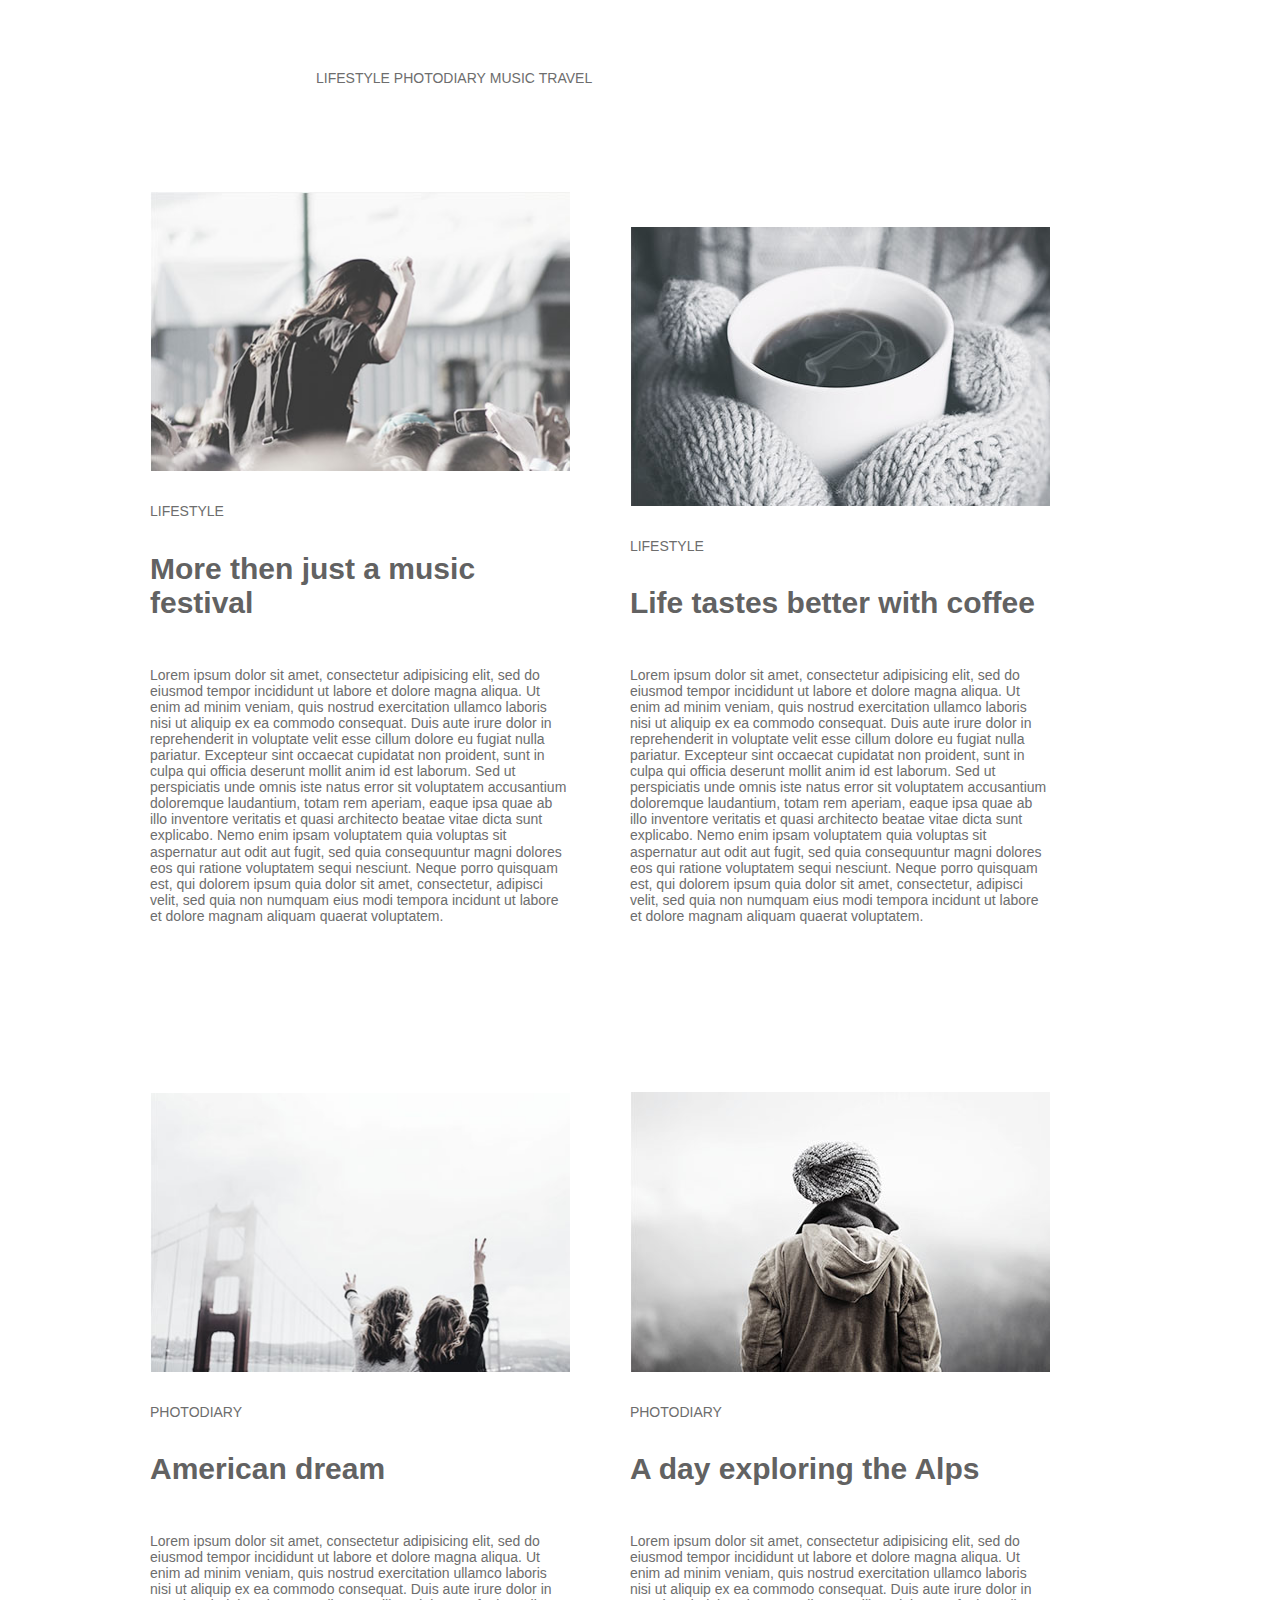
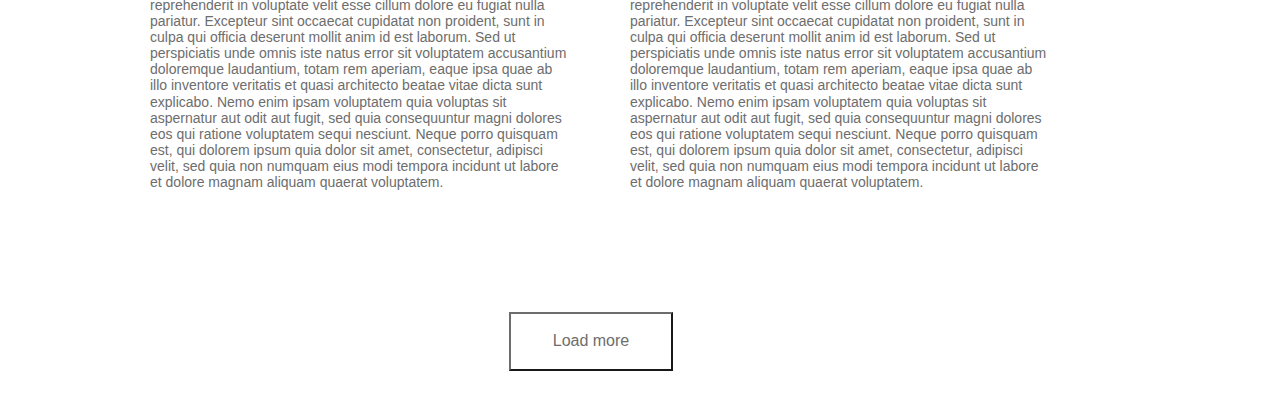
==== commit 99d5012e: "Update index.html" ====
--- a/homework-01-02/index.html
+++ b/homework-01-02/index.html
@@ -5,8 +5,8 @@
   <title>homework-01</title>
   <link rel="stylesheet" href="css/normalize.css">
   <link rel="stylesheet" href="css/styles.css">
-  <link href="https://fonts.googleapis.com/css?family=Roboto&display=swap" rel="stylesheet">
-  <link href="https://fonts.googleapis.com/css?family=Open+Sans:300,400&display=swap" rel="stylesheet">
+  <link href="https://fonts.googleapis.com/css?family=Ubuntu&display=swap" rel="stylesheet">
+  <link href="https://fonts.googleapis.com/css?family=Playfair+Display&display=swap" rel="stylesheet">
  </head>
  
  <body>
@@ -14,48 +14,50 @@
     <div class="container">
      <nav class="page-menu">
       <ul class="menu">
-       <li class="lifestyle"><a href="1">lifestyle</a></li>
-       <li class="photodiary"><a href="2">photodiary</a></li>
-       <li class="music"><a href="3">music</a></li>
-       <li class="travel"><a href="4">travel</a></li>
+       <li class="menu-item"><a href="1">lifestyle</a></li>
+       <li class="menu-item"><a href="2">photodiary</a></li>
+       <li class="menu-item"><a href="3">music</a></li>
+       <li class="menu-item"><a href="4">travel</a></li>
       </ul>
      </nav>
     </div>
    </header>
 
-   <main>
-    <div class="container">
-     <ul class="info">
-      <li class="info-item">
-        <img src="img/1.jpg" alt="girl" width="420" height="280">
-       <p class="img-name">Lifestyle</p>
-       <h2>More then just a music festival</h2>
-      <p>Lorem ipsum dolor sit amet, consectetur adipisicing elit, sed do eiusmod tempor incididunt ut labore et dolore magna aliqua. Ut enim ad minim veniam, quis nostrud exercitation ullamco laboris nisi ut aliquip ex ea commodo consequat. Duis aute irure dolor in reprehenderit in voluptate velit esse cillum dolore eu fugiat nulla pariatur. Excepteur sint occaecat cupidatat non proident, sunt in culpa qui officia deserunt mollit anim id est laborum. Sed ut perspiciatis unde omnis iste natus error sit voluptatem accusantium doloremque laudantium, totam rem aperiam, eaque ipsa quae ab illo inventore veritatis et quasi architecto beatae vitae dicta sunt explicabo. Nemo enim ipsam voluptatem quia voluptas sit aspernatur aut odit aut fugit, sed quia consequuntur magni dolores eos qui ratione voluptatem sequi nesciunt. Neque porro quisquam est, qui dolorem ipsum quia dolor sit amet, consectetur, adipisci velit, sed quia non numquam eius modi tempora incidunt ut labore et dolore magnam aliquam quaerat voluptatem.</p>
-      </li>
+    <main>
+     <section>
+     <div class="container">
+      <ul class="info">
+        <li class="info-item">
+         <img src="img/1.jpg" alt="girl" width="420" height="280">
+         <p class="img-name">Lifestyle</p>
+         <h2>More then just a music festival</h2>
+          <p class="info-text">Lorem ipsum dolor sit amet, consectetur adipisicing elit, sed do eiusmod tempor incididunt ut labore et dolore magna aliqua. Ut enim ad minim veniam, quis nostrud exercitation ullamco laboris nisi ut aliquip ex ea commodo consequat. Duis aute irure dolor in reprehenderit in voluptate velit esse cillum dolore eu fugiat nulla pariatur. Excepteur sint occaecat cupidatat non proident, sunt in culpa qui officia deserunt mollit anim id est laborum. Sed ut perspiciatis unde omnis iste natus error sit voluptatem accusantium doloremque laudantium, totam rem aperiam, eaque ipsa quae ab illo inventore veritatis et quasi architecto beatae vitae dicta sunt explicabo. Nemo enim ipsam voluptatem quia voluptas sit aspernatur aut odit aut fugit, sed quia consequuntur magni dolores eos qui ratione voluptatem sequi nesciunt. Neque porro quisquam est, qui dolorem ipsum quia dolor sit amet, consectetur, adipisci velit, sed quia non numquam eius modi tempora incidunt ut labore et dolore magnam aliquam quaerat voluptatem.</p>
+        </li>
  
-      <li class="info-item">
-       <img src="img/2.jpg" alt="cup of coffee" width="420" height="280">
-       <p class="img-name">lifestyle</p>
-       <h2>Life tastes better with coffee</h2>
-       <p>Lorem ipsum dolor sit amet, consectetur adipisicing elit, sed do eiusmod tempor incididunt ut labore et dolore magna aliqua. Ut enim ad minim veniam, quis nostrud exercitation ullamco laboris nisi ut aliquip ex ea commodo consequat. Duis aute irure dolor in reprehenderit in voluptate velit esse cillum dolore eu fugiat nulla pariatur. Excepteur sint occaecat cupidatat non proident, sunt in culpa qui officia deserunt mollit anim id est laborum. Sed ut perspiciatis unde omnis iste natus error sit voluptatem accusantium doloremque laudantium, totam rem aperiam, eaque ipsa quae ab illo inventore veritatis et quasi architecto beatae vitae dicta sunt explicabo. Nemo enim ipsam voluptatem quia voluptas sit aspernatur aut odit aut fugit, sed quia consequuntur magni dolores eos qui ratione voluptatem sequi nesciunt. Neque porro quisquam est, qui dolorem ipsum quia dolor sit amet, consectetur, adipisci velit, sed quia non numquam eius modi tempora incidunt ut labore et dolore magnam aliquam quaerat voluptatem.</p>
-      </li>
+        <li class="info-item">
+         <img src="img/2.jpg" alt="cup of coffee" width="420" height="280">
+         <p class="img-name">lifestyle</p>
+         <h2>Life tastes better with coffee</h2>
+         <p class="info-text">Lorem ipsum dolor sit amet, consectetur adipisicing elit, sed do eiusmod tempor incididunt ut labore et dolore magna aliqua. Ut enim ad minim veniam, quis nostrud exercitation ullamco laboris nisi ut aliquip ex ea commodo consequat. Duis aute irure dolor in reprehenderit in voluptate velit esse cillum dolore eu fugiat nulla pariatur. Excepteur sint occaecat cupidatat non proident, sunt in culpa qui officia deserunt mollit anim id est laborum. Sed ut perspiciatis unde omnis iste natus error sit voluptatem accusantium doloremque laudantium, totam rem aperiam, eaque ipsa quae ab illo inventore veritatis et quasi architecto beatae vitae dicta sunt explicabo. Nemo enim ipsam voluptatem quia voluptas sit aspernatur aut odit aut fugit, sed quia consequuntur magni dolores eos qui ratione voluptatem sequi nesciunt. Neque porro quisquam est, qui dolorem ipsum quia dolor sit amet, consectetur, adipisci velit, sed quia non numquam eius modi tempora incidunt ut labore et dolore magnam aliquam quaerat voluptatem.</p>
+        </li>
  
-      <li class="info-item">
-       <img src="img/3.jpg" alt="girls on the bridge" width="420" height="280">
-       <p class="img-name">photodiary</p>
-       <h2>American dream</h2>
-       <p>Lorem ipsum dolor sit amet, consectetur adipisicing elit, sed do eiusmod tempor incididunt ut labore et dolore magna aliqua. Ut enim ad minim veniam, quis nostrud exercitation ullamco laboris nisi ut aliquip ex ea commodo consequat. Duis aute irure dolor in reprehenderit in voluptate velit esse cillum dolore eu fugiat nulla pariatur. Excepteur sint occaecat cupidatat non proident, sunt in culpa qui officia deserunt mollit anim id est laborum. Sed ut perspiciatis unde omnis iste natus error sit voluptatem accusantium doloremque laudantium, totam rem aperiam, eaque ipsa quae ab illo inventore veritatis et quasi architecto beatae vitae dicta sunt explicabo. Nemo enim ipsam voluptatem quia voluptas sit aspernatur aut odit aut fugit, sed quia consequuntur magni dolores eos qui ratione voluptatem sequi nesciunt. Neque porro quisquam est, qui dolorem ipsum quia dolor sit amet, consectetur, adipisci velit, sed quia non numquam eius modi tempora incidunt ut labore et dolore magnam aliquam quaerat voluptatem.</p>
-      </li>
+        <li class="info-item">
+         <img src="img/3.jpg" alt="girls on the bridge" width="420" height="280">
+         <p class="img-name">photodiary</p>
+         <h2>American dream</h2>
+         <p class="info-text">Lorem ipsum dolor sit amet, consectetur adipisicing elit, sed do eiusmod tempor incididunt ut labore et dolore magna aliqua. Ut enim ad minim veniam, quis nostrud exercitation ullamco laboris nisi ut aliquip ex ea commodo consequat. Duis aute irure dolor in reprehenderit in voluptate velit esse cillum dolore eu fugiat nulla pariatur. Excepteur sint occaecat cupidatat non proident, sunt in culpa qui officia deserunt mollit anim id est laborum. Sed ut perspiciatis unde omnis iste natus error sit voluptatem accusantium doloremque laudantium, totam rem aperiam, eaque ipsa quae ab illo inventore veritatis et quasi architecto beatae vitae dicta sunt explicabo. Nemo enim ipsam voluptatem quia voluptas sit aspernatur aut odit aut fugit, sed quia consequuntur magni dolores eos qui ratione voluptatem sequi nesciunt. Neque porro quisquam est, qui dolorem ipsum quia dolor sit amet, consectetur, adipisci velit, sed quia non numquam eius modi tempora incidunt ut labore et dolore magnam aliquam quaerat voluptatem.</p>
+        </li>
  
-       <li class="info-item">
-       <img src="img/4.jpg" alt="girl with hat" width="420" height="280">
-       <p class="img-name">photodiary</p>
-       <h2>A day exploring the Alps</h2>
-       <p>Lorem ipsum dolor sit amet, consectetur adipisicing elit, sed do eiusmod tempor incididunt ut labore et dolore magna aliqua. Ut enim ad minim veniam, quis nostrud exercitation ullamco laboris nisi ut aliquip ex ea commodo consequat. Duis aute irure dolor in reprehenderit in voluptate velit esse cillum dolore eu fugiat nulla pariatur. Excepteur sint occaecat cupidatat non proident, sunt in culpa qui officia deserunt mollit anim id est laborum. Sed ut perspiciatis unde omnis iste natus error sit voluptatem accusantium doloremque laudantium, totam rem aperiam, eaque ipsa quae ab illo inventore veritatis et quasi architecto beatae vitae dicta sunt explicabo. Nemo enim ipsam voluptatem quia voluptas sit aspernatur aut odit aut fugit, sed quia consequuntur magni dolores eos qui ratione voluptatem sequi nesciunt. Neque porro quisquam est, qui dolorem ipsum quia dolor sit amet, consectetur, adipisci velit, sed quia non numquam eius modi tempora incidunt ut labore et dolore magnam aliquam quaerat voluptatem.</p>
-      </li>
-     </ul>
-     <input type="button" value="Load more" class="lower-button">
-    </div>
-   </main>
+        <li class="info-item">
+         <img src="img/4.jpg" alt="girl with hat" width="420" height="280">
+         <p class="img-name">photodiary</p>
+         <h2>A day exploring the Alps</h2>
+         <p class="info-text">Lorem ipsum dolor sit amet, consectetur adipisicing elit, sed do eiusmod tempor incididunt ut labore et dolore magna aliqua. Ut enim ad minim veniam, quis nostrud exercitation ullamco laboris nisi ut aliquip ex ea commodo consequat. Duis aute irure dolor in reprehenderit in voluptate velit esse cillum dolore eu fugiat nulla pariatur. Excepteur sint occaecat cupidatat non proident, sunt in culpa qui officia deserunt mollit anim id est laborum. Sed ut perspiciatis unde omnis iste natus error sit voluptatem accusantium doloremque laudantium, totam rem aperiam, eaque ipsa quae ab illo inventore veritatis et quasi architecto beatae vitae dicta sunt explicabo. Nemo enim ipsam voluptatem quia voluptas sit aspernatur aut odit aut fugit, sed quia consequuntur magni dolores eos qui ratione voluptatem sequi nesciunt. Neque porro quisquam est, qui dolorem ipsum quia dolor sit amet, consectetur, adipisci velit, sed quia non numquam eius modi tempora incidunt ut labore et dolore magnam aliquam quaerat voluptatem.</p>
+        </li>
+      </ul>
+      <input type="button" value="Load more" class="lower-button">
+     </div>
+     </section>
+    </main>
   </body>
-</html>                 
+</html>                            
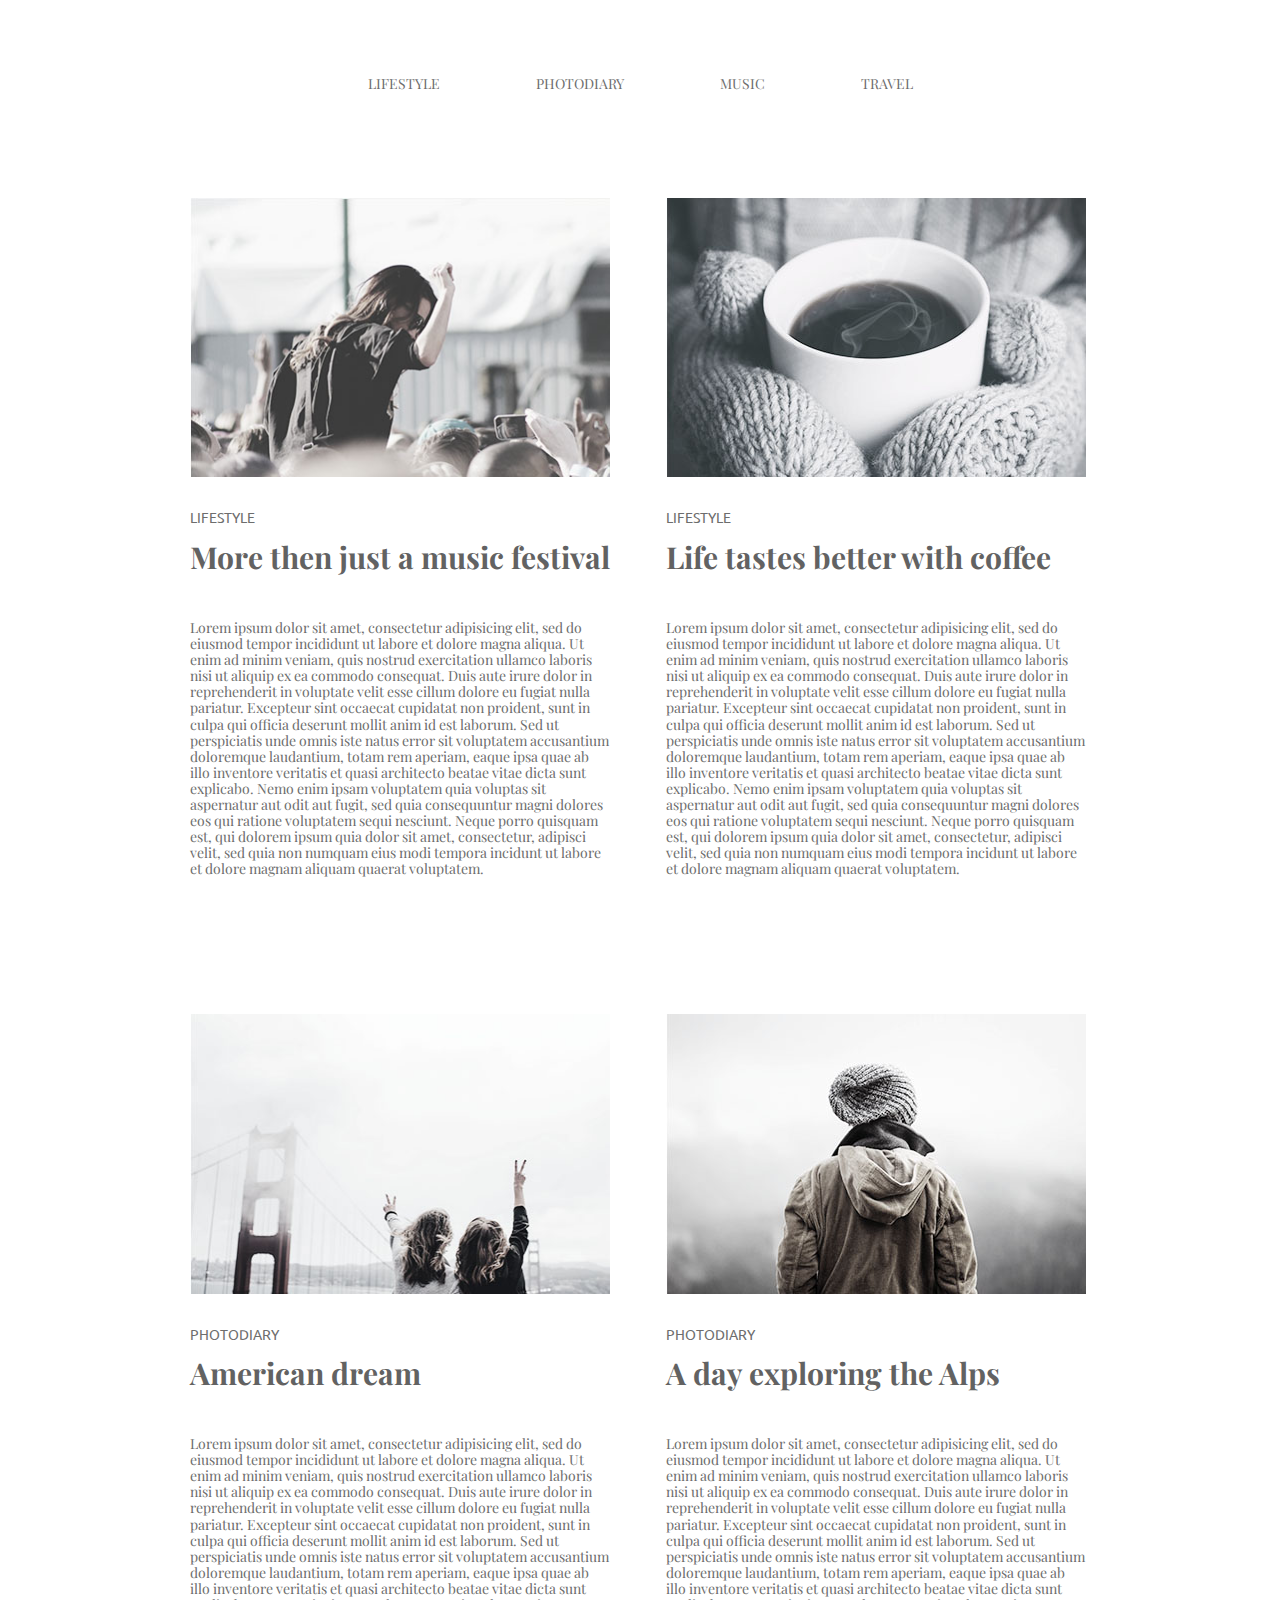
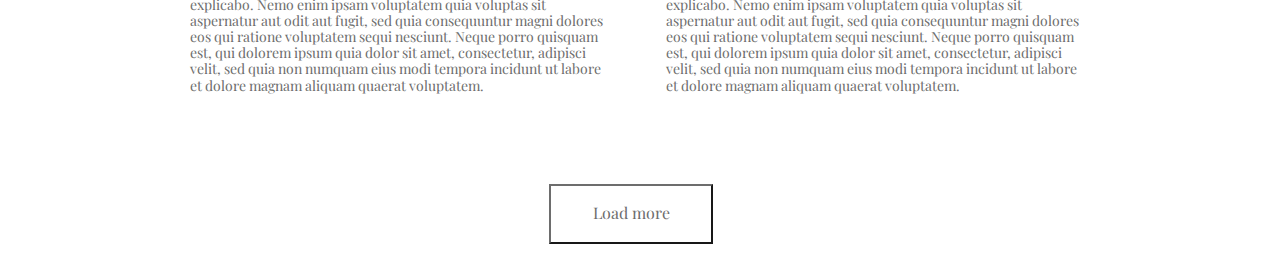
==== commit 6842c20e: "Update index.html" ====
--- a/homework-01-02/index.html
+++ b/homework-01-02/index.html
@@ -12,7 +12,7 @@
  <body>
    <header class="page-header"> 
     <div class="container">
-     <nav class="page-menu">
+     <nav class="page-menu clearfix">
       <ul class="menu">
        <li class="menu-item"><a href="1">lifestyle</a></li>
        <li class="menu-item"><a href="2">photodiary</a></li>
@@ -26,32 +26,32 @@
     <main>
      <section>
      <div class="container">
-      <ul class="info">
+      <ul class="info clearfix">
         <li class="info-item">
-         <img src="img/1.jpg" alt="girl" width="420" height="280">
+         <img src="img/1.jpg" alt="girl" width="420" height="280" class="photo">
          <p class="img-name">Lifestyle</p>
-         <h2>More then just a music festival</h2>
+         <h2 class="item-name">More then just a music festival</h2>
           <p class="info-text">Lorem ipsum dolor sit amet, consectetur adipisicing elit, sed do eiusmod tempor incididunt ut labore et dolore magna aliqua. Ut enim ad minim veniam, quis nostrud exercitation ullamco laboris nisi ut aliquip ex ea commodo consequat. Duis aute irure dolor in reprehenderit in voluptate velit esse cillum dolore eu fugiat nulla pariatur. Excepteur sint occaecat cupidatat non proident, sunt in culpa qui officia deserunt mollit anim id est laborum. Sed ut perspiciatis unde omnis iste natus error sit voluptatem accusantium doloremque laudantium, totam rem aperiam, eaque ipsa quae ab illo inventore veritatis et quasi architecto beatae vitae dicta sunt explicabo. Nemo enim ipsam voluptatem quia voluptas sit aspernatur aut odit aut fugit, sed quia consequuntur magni dolores eos qui ratione voluptatem sequi nesciunt. Neque porro quisquam est, qui dolorem ipsum quia dolor sit amet, consectetur, adipisci velit, sed quia non numquam eius modi tempora incidunt ut labore et dolore magnam aliquam quaerat voluptatem.</p>
         </li>
  
         <li class="info-item">
-         <img src="img/2.jpg" alt="cup of coffee" width="420" height="280">
+         <img src="img/2.jpg" alt="cup of coffee" width="420" height="280" class="photo">
          <p class="img-name">lifestyle</p>
-         <h2>Life tastes better with coffee</h2>
+         <h2 class="item-name">Life tastes better with coffee</h2>
          <p class="info-text">Lorem ipsum dolor sit amet, consectetur adipisicing elit, sed do eiusmod tempor incididunt ut labore et dolore magna aliqua. Ut enim ad minim veniam, quis nostrud exercitation ullamco laboris nisi ut aliquip ex ea commodo consequat. Duis aute irure dolor in reprehenderit in voluptate velit esse cillum dolore eu fugiat nulla pariatur. Excepteur sint occaecat cupidatat non proident, sunt in culpa qui officia deserunt mollit anim id est laborum. Sed ut perspiciatis unde omnis iste natus error sit voluptatem accusantium doloremque laudantium, totam rem aperiam, eaque ipsa quae ab illo inventore veritatis et quasi architecto beatae vitae dicta sunt explicabo. Nemo enim ipsam voluptatem quia voluptas sit aspernatur aut odit aut fugit, sed quia consequuntur magni dolores eos qui ratione voluptatem sequi nesciunt. Neque porro quisquam est, qui dolorem ipsum quia dolor sit amet, consectetur, adipisci velit, sed quia non numquam eius modi tempora incidunt ut labore et dolore magnam aliquam quaerat voluptatem.</p>
         </li>
  
         <li class="info-item">
-         <img src="img/3.jpg" alt="girls on the bridge" width="420" height="280">
+         <img src="img/3.jpg" alt="girls on the bridge" width="420" height="280" class="photo">
          <p class="img-name">photodiary</p>
-         <h2>American dream</h2>
+         <h2 class="item-name">American dream</h2>
          <p class="info-text">Lorem ipsum dolor sit amet, consectetur adipisicing elit, sed do eiusmod tempor incididunt ut labore et dolore magna aliqua. Ut enim ad minim veniam, quis nostrud exercitation ullamco laboris nisi ut aliquip ex ea commodo consequat. Duis aute irure dolor in reprehenderit in voluptate velit esse cillum dolore eu fugiat nulla pariatur. Excepteur sint occaecat cupidatat non proident, sunt in culpa qui officia deserunt mollit anim id est laborum. Sed ut perspiciatis unde omnis iste natus error sit voluptatem accusantium doloremque laudantium, totam rem aperiam, eaque ipsa quae ab illo inventore veritatis et quasi architecto beatae vitae dicta sunt explicabo. Nemo enim ipsam voluptatem quia voluptas sit aspernatur aut odit aut fugit, sed quia consequuntur magni dolores eos qui ratione voluptatem sequi nesciunt. Neque porro quisquam est, qui dolorem ipsum quia dolor sit amet, consectetur, adipisci velit, sed quia non numquam eius modi tempora incidunt ut labore et dolore magnam aliquam quaerat voluptatem.</p>
         </li>
  
         <li class="info-item">
-         <img src="img/4.jpg" alt="girl with hat" width="420" height="280">
+         <img src="img/4.jpg" alt="girl with hat" width="420" height="280" class="photo">
          <p class="img-name">photodiary</p>
-         <h2>A day exploring the Alps</h2>
+         <h2 class="item-name">A day exploring the Alps</h2>
          <p class="info-text">Lorem ipsum dolor sit amet, consectetur adipisicing elit, sed do eiusmod tempor incididunt ut labore et dolore magna aliqua. Ut enim ad minim veniam, quis nostrud exercitation ullamco laboris nisi ut aliquip ex ea commodo consequat. Duis aute irure dolor in reprehenderit in voluptate velit esse cillum dolore eu fugiat nulla pariatur. Excepteur sint occaecat cupidatat non proident, sunt in culpa qui officia deserunt mollit anim id est laborum. Sed ut perspiciatis unde omnis iste natus error sit voluptatem accusantium doloremque laudantium, totam rem aperiam, eaque ipsa quae ab illo inventore veritatis et quasi architecto beatae vitae dicta sunt explicabo. Nemo enim ipsam voluptatem quia voluptas sit aspernatur aut odit aut fugit, sed quia consequuntur magni dolores eos qui ratione voluptatem sequi nesciunt. Neque porro quisquam est, qui dolorem ipsum quia dolor sit amet, consectetur, adipisci velit, sed quia non numquam eius modi tempora incidunt ut labore et dolore magnam aliquam quaerat voluptatem.</p>
         </li>
       </ul>
@@ -60,4 +60,4 @@
      </section>
     </main>
   </body>
-</html>                            
+</html>                 
--- a/homework-01-02/css/styles.css
+++ b/homework-01-02/css/styles.css
@@ -1,7 +1,5 @@
 html{
     box-sizing: border-box;
-    width: 1200px;
-    font-family: 'Roboto', sans-serif;
 }
 
 *,
@@ -10,10 +8,48 @@
     box-sizing: inherit;
 }
 
+header{
+    padding-top: 76px;
+}
+
 .container {
  width:900px;
  margin: 0 auto; 
  color: rgb(109,109,109)
+}
+
+.menu{
+    margin:auto 0;
+    padding: 0;
+    box-sizing: border-box;
+    width: 100%;
+    font-size: 0;
+    text-align: center;
+}
+
+.menu-item {
+ margin-right: 96px;
+ display: inline-block;
+ font-family: 'Playfair Display', serif;
+ font-size: 14px;
+ text-transform: uppercase;
+}
+
+
+.menu li:last-child{
+    margin-right: 0;
+}
+
+.menu a{
+    display: block;
+    text-decoration: none;
+    color: rgb(109,109,109);
+    font-size: 14px;
+    text-transform: uppercase;
+}
+
+.menu a:hover{
+    color: rgb(3,169,244);
 }
 
 .container h2{
@@ -24,26 +60,12 @@
     color: rgb(109,109,109);
 }
 
-.page-menu {
-    margin-left: 166px;
-    margin-right: 166px;
-}
-
-.menu li{
-    display: inline-block;
-    font-size: 14px;
-    text-transform: uppercase;
-}
-
-
-
 img {
     display: block;
     max-width: 100%;
     height: auto;
     margin-bottom: 32px;
 }
-
 
 .info-item{
     width: 420px;
@@ -54,22 +76,20 @@
     margin-bottom:136px ;
 }
 
-.info p{
-    margin: 0;
-    margin-bottom:32px ;
-}
 
 .info h2{
     margin: 0;
     margin-bottom:46px;  
     font-size: 30px;
+    font-family: 'Playfair Display', serif;
 }
 
 .info{
     list-style: none;
     margin: 0;
     padding: 0;
-    font-size: 14px;
+    font-size: 0;
+    margin-bottom: 90px;
     }
 
 .info-item:nth-child(2n){
@@ -80,19 +100,6 @@
     margin-bottom: 0;
 }
 
-.menu {
-    font-size: 14px;
-    margin:auto 0;
-    padding: 0;
-    display: block;
-    box-sizing: border-box;
-    width: 100%;
-}
-
-.menu:hover li{
-    opacity: 0.6;
-}
-
 
 footer{
     width:900px ;
@@ -100,34 +107,30 @@
 }
 
 .lower-button{
-  box-sizing: border-box;
   width: 164px;
-  height: 59px;
-  margin-top: 90px;
+  height: 60px;
   margin-right:380px ;
   margin-left: 359px;
-  margin-bottom: 22px;
-  font-family: 'Roboto', sans-serif;
+  font-family: 'Playfair Display', serif;
   background-color: white;
   border-color: rgb(109,109,109);
   color:  rgb(109,109,109);
   }
 
-header{
-    padding-top: 70px;
-    bottom: 104px;
-}
+  section {
+      padding-bottom: 22px;  
+  }
 
 p {
     font-size: 14px;
 }
 
-
-a { 
- text-decoration: none;
- color: rgb(109,109,109);
- font-size: 14px;
- text-transform: uppercase;
+.info-text{
+    color: rgb(109,109,109);
+    font-family: 'Playfair Display', serif;
+    font-style: normal;
+    font-weight: 400;
+    margin: 0;
 }
 
 .page-menu {
@@ -138,21 +141,9 @@
     text-transform: uppercase;
     color: rgb(109,109,109);
     margin-top: 32px;
-    font-family: 'Open Sans', sans-serif;
+    font-family: 'Ubuntu', sans-serif;
 }
 
 .lower-button:hover{
-    font-size: 30px;
+    font-size: 24px;
 }
-
-.lifestyle{
-    margin-right: 118px;
-}
-
-.photodiary{
-    margin-right: 102px;
-}
-
-.music{
-    margin-right: 92px;
-}
